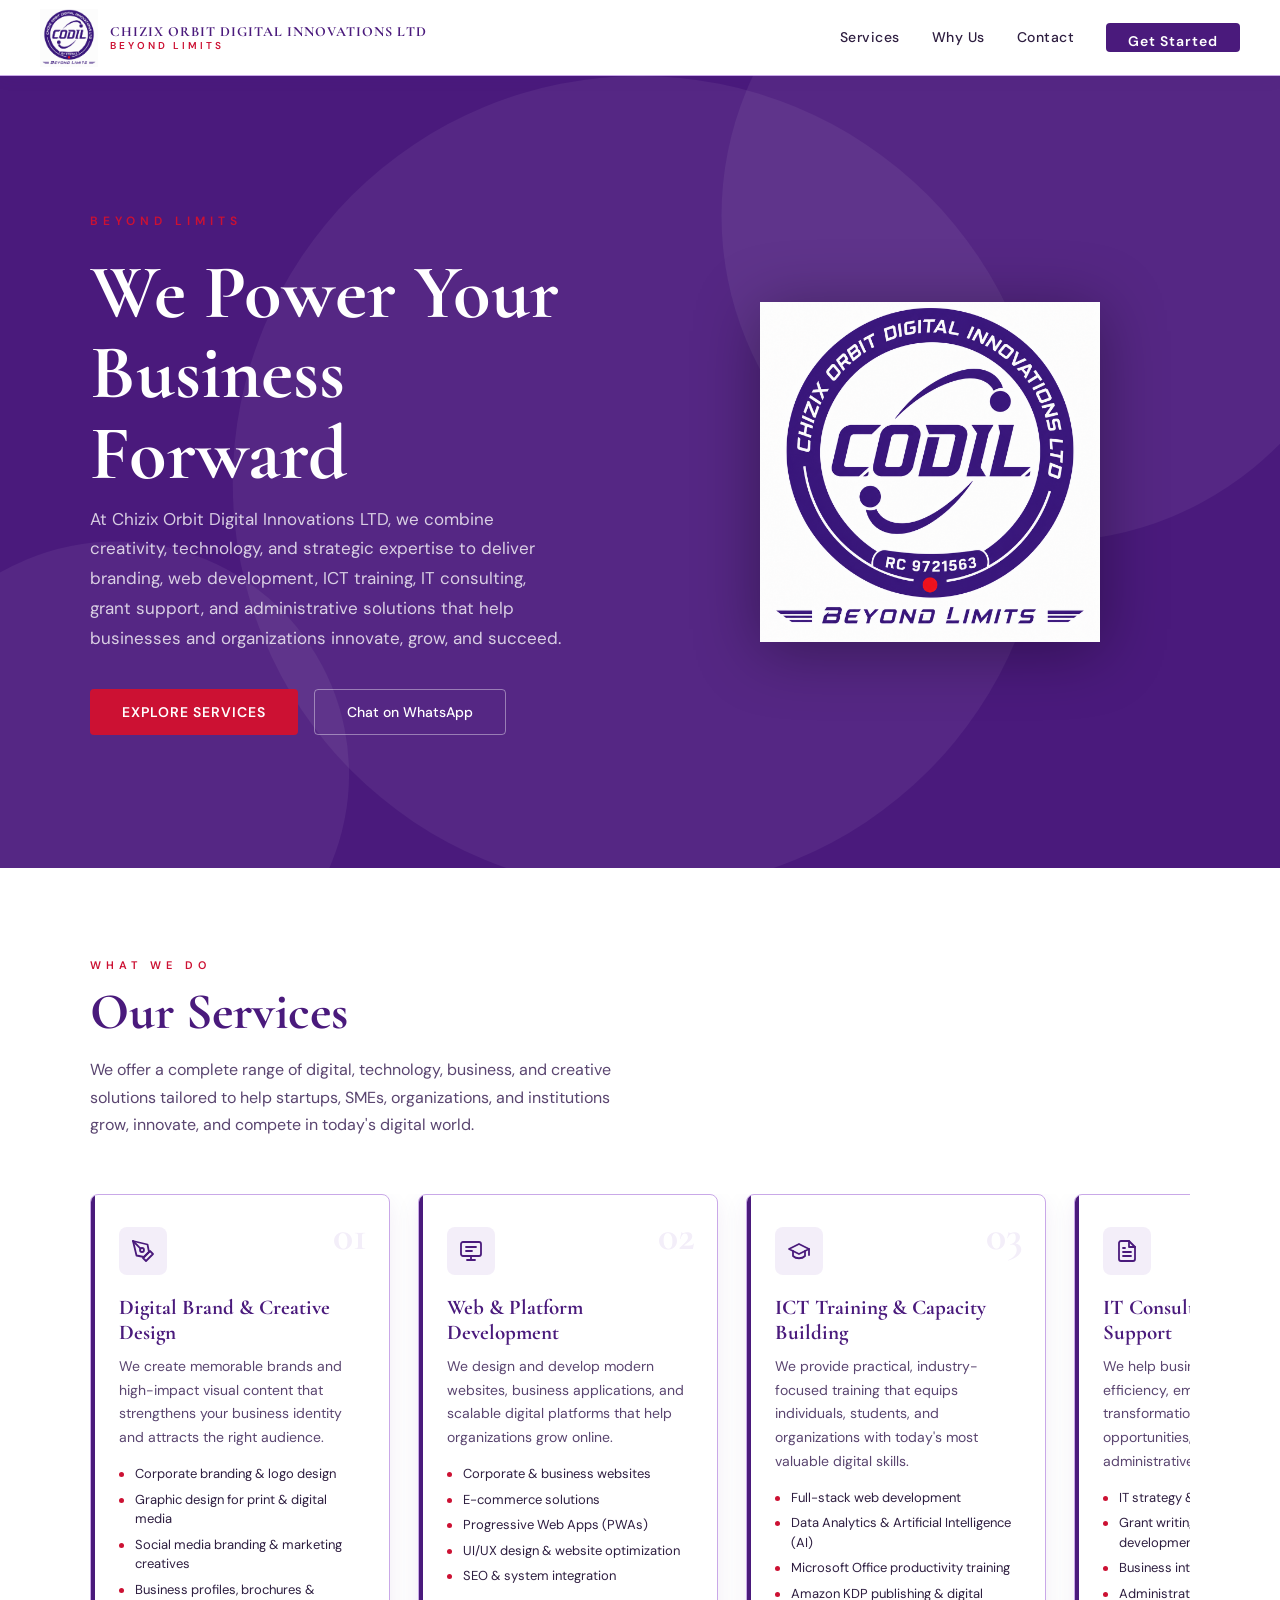
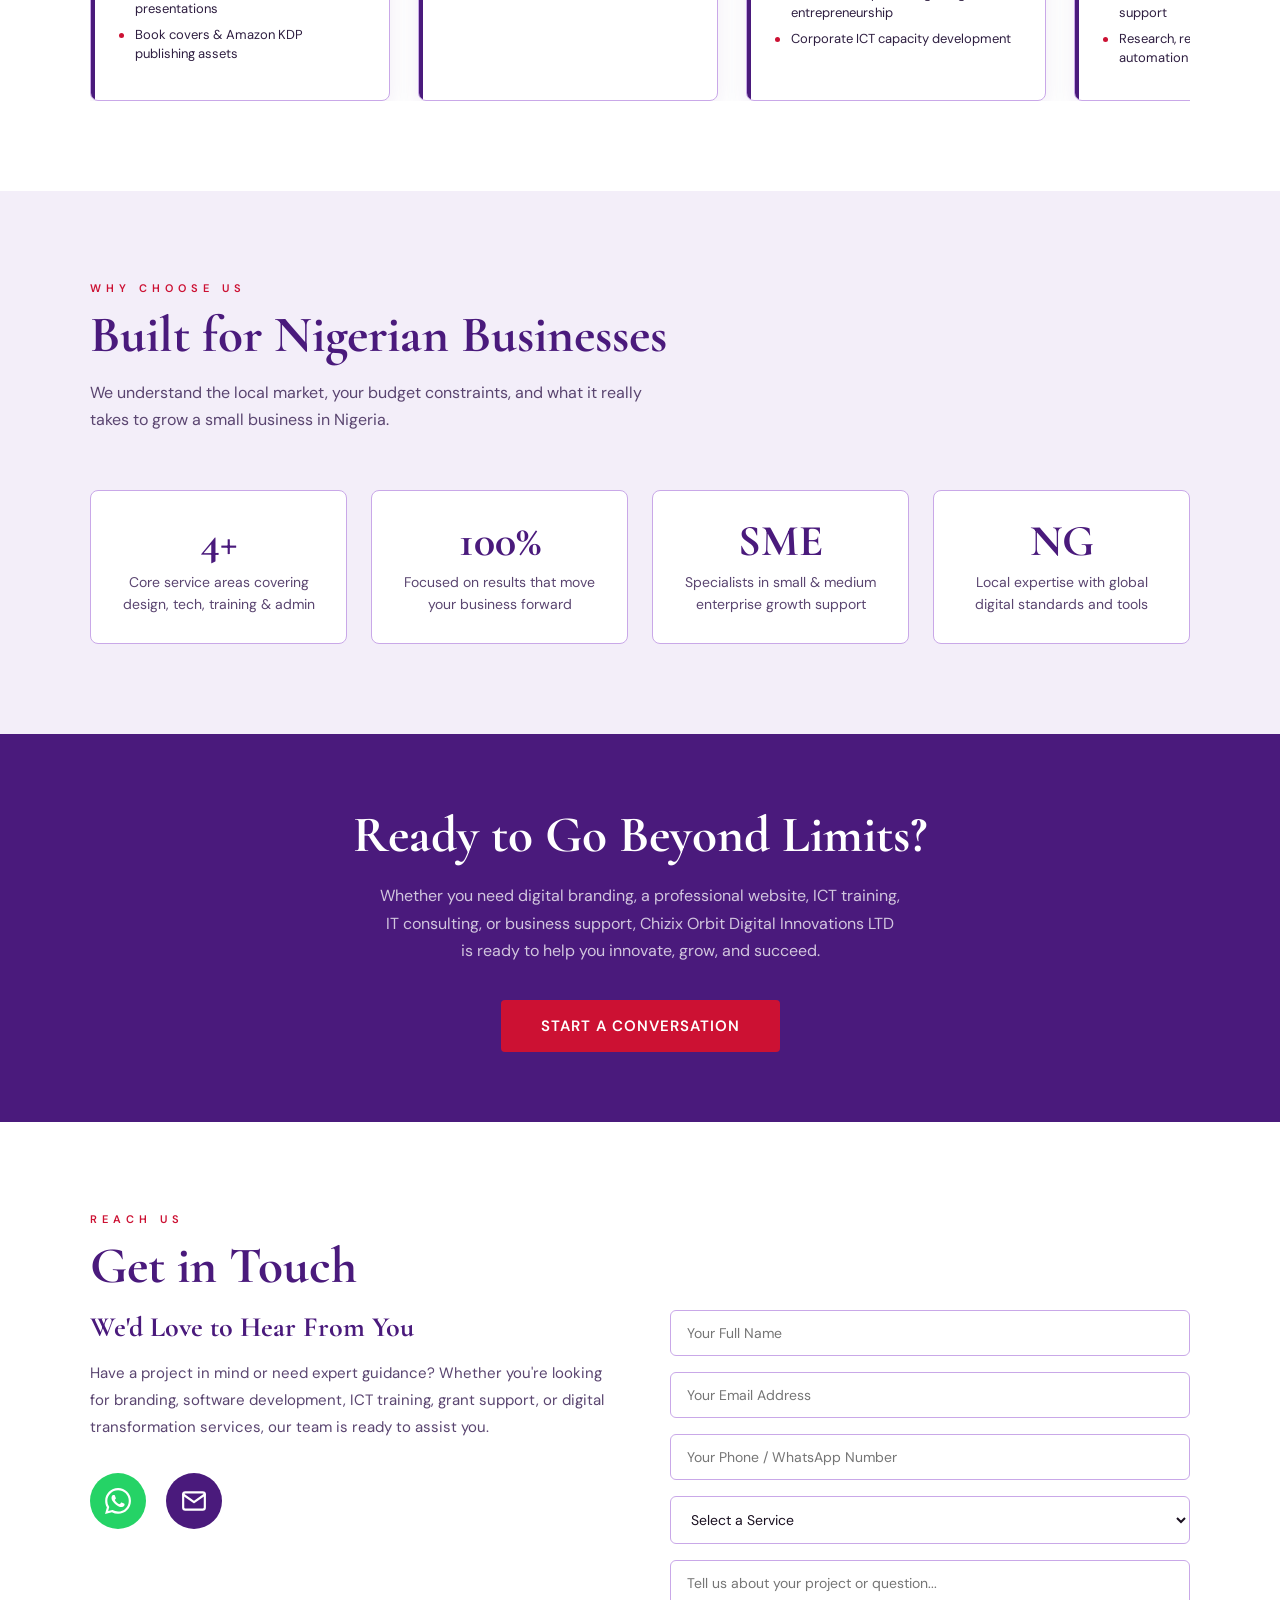
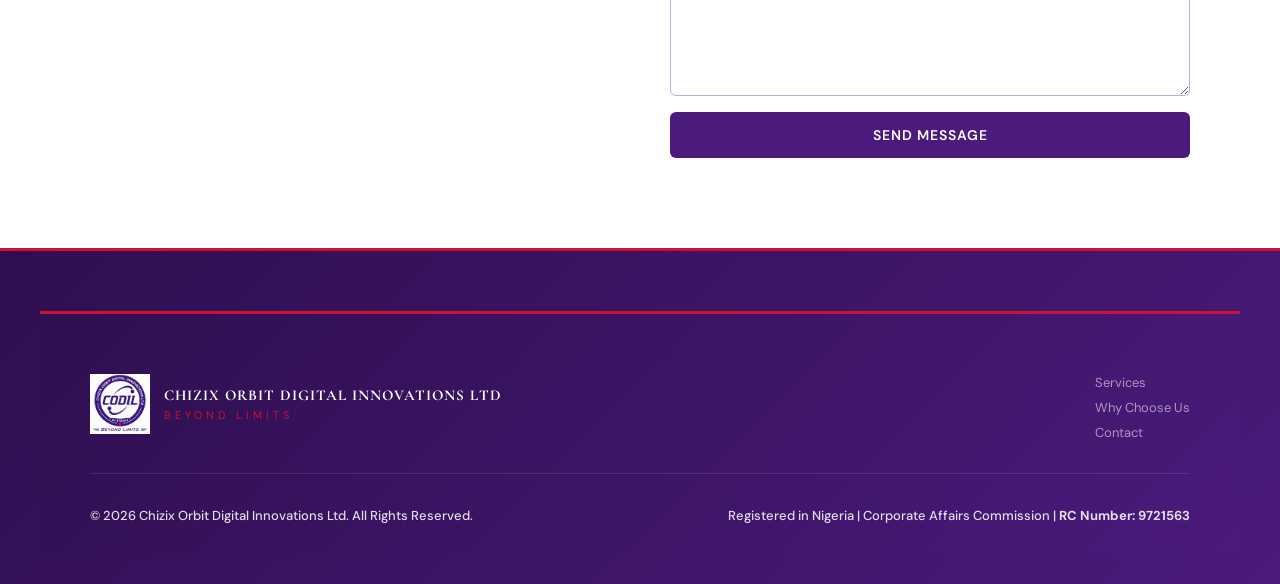
==== index.html @ 4ce6405a "Update index.html" ====
<!DOCTYPE html>
<html lang="en">
<head>
<meta charset="UTF-8"/>
<meta name="viewport" content="width=device-width, initial-scale=1.0"/>
<title>CHIZIX ORBIT DIGITAL INNOVATIONS LTD — Beyond Limits</title>
<link href="https://fonts.googleapis.com/css2?family=Cormorant+Garamond:wght@400;600;700&family=DM+Sans:wght@300;400;500;600&display=swap" rel="stylesheet"/>
<style>
  :root {
    --white: #FFFFFF;
    --purple: #4A1A7C;
    --purple-mid: #6B2FA0;
    --purple-light: #F3EEF9;
    --purple-border: #C9A8E8;
    --black: #1A1020;
    --black-soft: #2E1E40;
    --red: #CC1133;
    --font-display: 'Cormorant Garamond', serif;
    --font-body: 'DM Sans', sans-serif;
  }
  *, *::before, *::after { box-sizing: border-box; margin: 0; padding: 0; }
  html { scroll-behavior: smooth; }
  body { font-family: var(--font-body); background: var(--white); color: var(--black); overflow-x: hidden; }

  /* NAV */
  nav {
    position: sticky; top: 0; z-index: 100;
    background: var(--white);
    border-bottom: 1.5px solid var(--purple-border);
    display: flex; align-items: center; justify-content: space-between;
    padding: 0 40px; height: 76px;
    box-shadow: 0 2px 16px rgba(74,26,124,0.07);
  }
  .nav-logo { display: flex; align-items: center; gap: 12px; text-decoration: none; }
  .nav-logo img { width: 58px; height: 58px; object-fit: contain; flex-shrink: 0; }
  .nav-logo-text { display: flex; flex-direction: column; line-height: 1.15; }
  .nav-logo-text .name {
    font-family: var(--font-display); font-size: 14px; font-weight: 700;
    color: var(--purple); letter-spacing: 1px; text-transform: uppercase;
  }
  .nav-logo-text .slogan {
    font-size: 10px; font-weight: 600; color: var(--red);
    letter-spacing: 3px; text-transform: uppercase;
  }
  .nav-links { display: flex; align-items: center; gap: 32px; }
  .nav-links a {
    font-size: 14px; font-weight: 500; color: var(--black-soft);
    text-decoration: none; letter-spacing: 0.5px;
    position: relative; padding-bottom: 2px; transition: color 0.2s;
  }
  .nav-links a::after {
    content: ''; position: absolute; bottom: 0; left: 0;
    width: 0; height: 1.5px; background: var(--red); transition: width 0.25s;
  }
  .nav-links a:hover { color: var(--purple); }
  .nav-links a:hover::after { width: 100%; }
  .nav-cta {
    background: var(--purple); color: var(--white) !important;
    padding: 9px 22px; border-radius: 4px;
    font-weight: 600 !important; letter-spacing: 1px !important;
  }
  .nav-cta::after { display: none !important; }
  .nav-cta:hover { background: var(--purple-mid) !important; }

  /* HERO */
  .hero {
    background: var(--purple); min-height: 88vh;
    display: flex; align-items: center;
    position: relative; overflow: hidden; padding: 80px 40px;
  }
  .hero-bg-circles { position: absolute; inset: 0; pointer-events: none; }
  .hero-bg-circles circle { opacity: 0.06; }
  .hero-inner {
    max-width: 1100px; margin: 0 auto;
    display: grid; grid-template-columns: 1fr 1fr;
    gap: 60px; align-items: center; position: relative; z-index: 1;
  }
  .hero-text h1 {
    font-family: var(--font-display);
    font-size: clamp(42px, 6vw, 78px);
    font-weight: 700; line-height: 1.05; color: var(--white); margin-bottom: 10px;
  }
  .hero-text .slogan-tag {
    display: inline-block; font-size: 12px; font-weight: 600;
    letter-spacing: 5px; text-transform: uppercase;
    color: var(--red); margin-bottom: 24px;
  }
  .hero-text p {
    font-size: 17px; line-height: 1.75;
    color: rgba(255,255,255,0.78); max-width: 480px; margin-bottom: 36px;
  }
  .hero-btns { display: flex; gap: 16px; flex-wrap: wrap; }
  .btn-primary {
    background: var(--red); color: var(--white);
    padding: 14px 32px; border-radius: 4px;
    font-size: 14px; font-weight: 600; letter-spacing: 1px;
    text-decoration: none; text-transform: uppercase;
    transition: background 0.2s, transform 0.15s; display: inline-block;
  }
  .btn-primary:hover { background: #a80d28; transform: translateY(-1px); }
  .btn-outline {
    background: transparent; color: var(--white);
    padding: 13px 32px; border-radius: 4px;
    border: 1.5px solid rgba(255,255,255,0.4);
    font-size: 14px; font-weight: 500; text-decoration: none;
    transition: border-color 0.2s, background 0.2s; display: inline-block;
  }
  .btn-outline:hover { border-color: var(--white); background: rgba(255,255,255,0.07); }
  .hero-logo-large { display: flex; justify-content: center; align-items: center; }
  .hero-logo-large img { width: 100%; max-width: 340px; height: auto; filter: drop-shadow(0 8px 32px rgba(0,0,0,0.35)); }

  /* SECTIONS */
  section { padding: 90px 40px; }
  .section-inner { max-width: 1100px; margin: 0 auto; }
  .section-label {
    font-size: 11px; font-weight: 600; letter-spacing: 5px;
    text-transform: uppercase; color: var(--red); margin-bottom: 12px; display: block;
  }
  .section-title {
    font-family: var(--font-display); font-size: clamp(32px, 4vw, 52px);
    font-weight: 700; line-height: 1.1; color: var(--purple); margin-bottom: 16px;
  }
  .section-sub {
    font-size: 16px; color: #5a4570; line-height: 1.7;
    max-width: 560px; margin-bottom: 56px;
  }

  /* SERVICES */
  #services { background: var(--white); }
  /* SERVICES CAROUSEL */

.services-carousel {
  overflow: hidden;
  width: 100%;
}

.services-track {
  display: flex;
  gap: 28px;
  width: max-content;
  animation: scrollServices 35s linear infinite;
}

.services-track:hover {
  animation-play-state: paused;
}

.service-card {
  width: 300px;
  min-width: 300px;
  background: var(--white);
  border: 1.5px solid var(--purple-border);
  border-radius: 12px;
  padding: 32px 28px;
  position: relative;
  overflow: hidden;
  box-shadow: 0 8px 25px rgba(74,26,124,0.08);
  transition: transform 0.3s ease;
}

.service-card:hover {
  transform: translateY(-8px);
}


@keyframes scrollServices {
  from {
    transform: translateX(0);
  }

  to {
    transform: translateX(-50%);
  }
}
  .service-card {
    background: var(--white); border: 1.5px solid var(--purple-border);
    border-radius: 8px; padding: 32px 28px;
    transition: box-shadow 0.25s, transform 0.2s, border-color 0.2s;
    position: relative; overflow: hidden;
  }
  .service-card::before {
    content: ''; position: absolute; top: 0; left: 0;
    width: 4px; height: 100%; background: var(--purple); transition: background 0.2s;
  }
  .service-card:hover { box-shadow: 0 8px 32px rgba(74,26,124,0.13); transform: translateY(-3px); border-color: var(--purple); }
  .service-card:hover::before { background: var(--red); }
  .service-icon {
    width: 48px; height: 48px; border-radius: 8px; background: var(--purple-light);
    display: flex; align-items: center; justify-content: center; margin-bottom: 20px;
  }
  .service-icon svg { width: 24px; height: 24px; stroke: var(--purple); fill: none; stroke-width: 1.8; stroke-linecap: round; stroke-linejoin: round; }
  .service-num {
    position: absolute; top: 20px; right: 22px;
    font-family: var(--font-display); font-size: 42px; font-weight: 700;
    color: var(--purple-light); line-height: 1;
  }
  .service-card h3 { font-family: var(--font-display); font-size: 21px; font-weight: 700; color: var(--purple); margin-bottom: 10px; }
  .service-card p { font-size: 14px; color: #5a4570; line-height: 1.7; margin-bottom: 14px; }
  .service-list { list-style: none; padding: 0; display: flex; flex-direction: column; gap: 6px; }
  .service-list li { font-size: 13px; color: var(--black-soft); padding-left: 16px; position: relative; line-height: 1.5; }
  .service-list li::before { content: ''; position: absolute; left: 0; top: 8px; width: 5px; height: 5px; border-radius: 50%; background: var(--red); }

  /* WHY US */
  #why { background: var(--purple-light); }
  .why-grid { display: grid; grid-template-columns: repeat(auto-fit, minmax(200px, 1fr)); gap: 24px; margin-top: 40px; }
  .why-card { background: var(--white); border-radius: 8px; padding: 28px 24px; border: 1px solid var(--purple-border); text-align: center; }
  .why-card .big { font-family: var(--font-display); font-size: 44px; font-weight: 700; color: var(--purple); line-height: 1; margin-bottom: 8px; }
  .why-card p { font-size: 14px; color: #5a4570; line-height: 1.6; }

  /* CTA BAND */
  .cta-band { background: var(--purple); padding: 70px 40px; text-align: center; }
  .cta-band h2 { font-family: var(--font-display); font-size: clamp(28px, 4vw, 52px); font-weight: 700; color: var(--white); margin-bottom: 16px; }
  .cta-band p { font-size: 16px; color: rgba(255,255,255,0.75); max-width: 520px; margin: 0 auto 36px; line-height: 1.7; }
  .cta-band .btn-primary { font-size: 15px; padding: 16px 40px; }

  /* CONTACT */
  #contact { background: var(--white); }
  .contact-grid { display: grid; grid-template-columns: 1fr 1fr; gap: 60px; align-items: start; }
  .contact-info h3 { font-family: var(--font-display); font-size: 28px; font-weight: 700; color: var(--purple); margin-bottom: 16px; }
  .contact-info p { font-size: 15px; color: #5a4570; line-height: 1.8; margin-bottom: 32px; }
  .contact-channels { display: flex; flex-direction: row; gap: 20px; align-items: center; }
  .contact-icon-btn {
    width: 56px; height: 56px; border-radius: 50%;
    display: flex; align-items: center; justify-content: center;
    text-decoration: none; transition: transform 0.2s, box-shadow 0.2s;
    flex-shrink: 0;
  }
  .contact-icon-btn:hover { transform: scale(1.12); box-shadow: 0 4px 20px rgba(0,0,0,0.18); }
  .contact-icon-btn.whatsapp { background: #25D366; }
  .contact-icon-btn.email { background: var(--purple); }
  .contact-icon-btn svg { width: 26px; height: 26px; }

  /* FORM */
  .contact-form { display: flex; flex-direction: column; gap: 16px; }
  .contact-form input,
  .contact-form textarea,
  .contact-form select {
    width: 100%; font-family: var(--font-body); font-size: 14px; color: var(--black);
    background: var(--white); border: 1.5px solid var(--purple-border);
    border-radius: 6px; padding: 13px 16px; outline: none; transition: border-color 0.2s; resize: vertical;
  }
  .contact-form input:focus,
  .contact-form textarea:focus,
  .contact-form select:focus { border-color: var(--purple); }
  .contact-form textarea { min-height: 120px; }
  .contact-form button {
    background: var(--purple); color: var(--white); border: none; border-radius: 6px;
    padding: 14px; font-family: var(--font-body); font-size: 14px; font-weight: 600;
    letter-spacing: 1px; text-transform: uppercase; cursor: pointer;
    transition: background 0.2s, transform 0.15s;
  }
  .contact-form button:hover { background: var(--purple-mid); transform: translateY(-1px); }

 /* FOOTER */
footer {
  background: linear-gradient(135deg, #2E0F4F 0%, #4A1A7C 100%);
  padding: 60px 40px 30px;
  color: rgba(255,255,255,0.88);
  border-top: 3px solid var(--red);
}
  .footer-inner {
    max-width: 1100px; margin: 0 auto;
    display: flex; justify-content: space-between; align-items: flex-start; gap: 40px; flex-wrap: wrap;
    padding-bottom: 32px; border-bottom: 1px solid rgba(255,255,255,0.1);
  }
  .footer-brand-wrap { display: flex; align-items: center; gap: 14px; }
  .footer-brand-wrap img { width: 60px; height: 60px; object-fit: contain; }
  .footer-brand .name { font-family: var(--font-display); font-size: 15px; font-weight: 700; color: var(--white); letter-spacing: 1px; margin-bottom: 4px; }
  .footer-brand .slogan { font-size: 11px; letter-spacing: 4px; color: var(--red); text-transform: uppercase; }
  .footer-links { display: flex; flex-direction: column; gap: 8px; }
  .footer-links a { font-size: 13px; color: rgba(255,255,255,0.55); text-decoration: none; transition: color 0.2s; }
  .footer-links a:hover { color: var(--white); }
 .footer-bottom {
  max-width: 1100px;
  margin: 25px auto 0;
  padding-top: 8px;
  display: flex;
  justify-content: space-between;
  align-items: center;
  flex-wrap: wrap;
  gap: 12px;

  font-size: 13px;
  font-weight: 500;
  color: rgba(255,255,255,0.85);
}
 .footer-bottom span.red {
  color: #ff5b7f;
  font-weight: 700;
}

  /* MOBILE */
  .hamburger { display: none; flex-direction: column; gap: 5px; cursor: pointer; padding: 4px; }
  .hamburger span { width: 24px; height: 2px; background: var(--purple); border-radius: 2px; transition: 0.3s; }
  @media (max-width: 768px) {
    .services-carousel {
  overflow-x: auto;
  scroll-behavior: smooth;
}

.services-carousel::-webkit-scrollbar {
  display: none;
}

.services-track {
  animation: none;
}
    nav { padding: 0 20px; }
    .nav-links { display: none; flex-direction: column; position: absolute; top: 76px; left: 0; right: 0; background: var(--white); border-bottom: 1.5px solid var(--purple-border); padding: 20px; gap: 16px; }
    .nav-links.open { display: flex; }
    .hamburger { display: flex; }
    .hero-inner { grid-template-columns: 1fr; }
    .hero-logo-large { display: none; }
    .contact-grid { grid-template-columns: 1fr; }
    section { padding: 60px 20px; }
    .hero { padding: 60px 20px; }
  </style>
</head>

<body>

<nav>
  <a href="#" class="nav-logo">
    <img src="logo.png"
         alt="Chizix Orbit Digital Innovations LTD Logo">

    <div class="nav-logo-text">
      <span class="name">CHIZIX ORBIT DIGITAL INNOVATIONS LTD</span>
      <span class="slogan">Beyond Limits</span>
    </div>
  </a>
  <div class="nav-links" id="navLinks">
    <a href="#services">Services</a>
    <a href="#why">Why Us</a>
    <a href="#contact">Contact</a>
    <a href="https://wa.me/2348082830468?text=Welcome+to+Chizix+Orbit+Digital+Innovations+LTD.+Please%2C+how+may+we+help+you%3F" target="_blank" class="nav-cta">Get Started</a>
  </div>
  <div class="hamburger" id="hamburger" onclick="document.getElementById('navLinks').classList.toggle('open')">
    <span></span><span></span><span></span>
  </div>
</nav>

<!-- HERO -->
<section class="hero">
  <svg class="hero-bg-circles" viewBox="0 0 1100 700" preserveAspectRatio="xMidYMid slice" xmlns="http://www.w3.org/2000/svg">
    <circle cx="900" cy="120" r="280" fill="#FFFFFF"/>
    <circle cx="100" cy="600" r="200" fill="#FFFFFF"/>
    <circle cx="550" cy="350" r="350" fill="#FFFFFF"/>
  </svg>
  <div class="hero-inner">
    <div class="hero-text">
      <span class="slogan-tag">Beyond Limits</span>
      <h1>We Power Your Business Forward</h1>
     <p>At Chizix Orbit Digital Innovations LTD, we combine creativity, technology, and strategic expertise to deliver branding, web development, ICT training, IT consulting, grant support, and administrative solutions that help businesses and organizations innovate, grow, and succeed.</p>
      <div class="hero-btns">
        <a href="#services" class="btn-primary">Explore Services</a>
        <a href="https://wa.me/2348082830468?text=Welcome+to+Chizix+Orbit+Digital+Innovations+LTD.+Please%2C+how+may+we+help+you%3F" target="_blank" class="btn-outline">Chat on WhatsApp</a>
      </div>
    </div>
    <div class="hero-logo-large">
      <img src="logo.png" alt="Chizix Orbit Digital Innovations Logo">
  </div>
  </div>
</section>

<!-- SERVICES -->
<section id="services">
  <div class="section-inner">

    <span class="section-label">What We Do</span>
    <h2 class="section-title">Our Services</h2>

    <p class="section-sub">
  We offer a complete range of digital, technology, business, and creative solutions tailored to help startups, SMEs, organizations, and institutions grow, innovate, and compete in today's digital world.
</p>

    <div class="services-carousel">
      <div class="services-track">

        <!-- Card 01 -->
        <div class="service-card">
          <span class="service-num">01</span>

          <div class="service-icon">
            <svg viewBox="0 0 24 24">
              <path d="M12 19l7-7 3 3-7 7-3-3z"/>
              <path d="M18 13l-1.5-7.5L2 2l3.5 14.5L13 18l5-5z"/>
              <path d="M2 2l7.586 7.586"/>
              <circle cx="11" cy="11" r="2"/>
            </svg>
          </div>

          <h3>Digital Brand &amp; Creative Design</h3>

          <p>
            We create memorable brands and high-impact visual content that strengthens your business identity and attracts the right audience.
          </p>

          <ul class="service-list">
            <li>Corporate branding &amp; logo design</li>
            <li>Graphic design for print &amp; digital media</li>
            <li>Social media branding &amp; marketing creatives</li>
            <li>Business profiles, brochures &amp; presentations</li>
            <li>Book covers &amp; Amazon KDP publishing assets</li>
          </ul>
        </div>

        <!-- Card 02 -->
        <div class="service-card">
          <span class="service-num">02</span>

          <div class="service-icon">
            <svg viewBox="0 0 24 24">
              <rect x="2" y="3" width="20" height="14" rx="2"/>
              <path d="M8 21h8M12 17v4"/>
              <path d="M7 8h10M7 12h6"/>
            </svg>
          </div>

          <h3>Web &amp; Platform Development</h3>

          <p>
            We design and develop modern websites, business applications, and scalable digital platforms that help organizations grow online.
          </p>

          <ul class="service-list">
            <li>Corporate &amp; business websites</li>
            <li>E-commerce solutions</li>
            <li>Progressive Web Apps (PWAs)</li>
            <li>UI/UX design &amp; website optimization</li>
            <li>SEO &amp; system integration</li>
          </ul>
        </div>

        <!-- Card 03 -->
        <div class="service-card">
          <span class="service-num">03</span>

          <div class="service-icon">
            <svg viewBox="0 0 24 24">
              <path d="M22 10v6"/>
              <path d="M2 10l10-5 10 5-10 5-10-5z"/>
              <path d="M6 12v5c3 3 9 3 12 0v-5"/>
            </svg>
          </div>

          <h3>ICT Training &amp; Capacity Building</h3>

          <p>
            We provide practical, industry-focused training that equips individuals, students, and organizations with today's most valuable digital skills.
          </p>

          <ul class="service-list">
            <li>Full-stack web development</li>
            <li>Data Analytics &amp; Artificial Intelligence (AI)</li>
            <li>Microsoft Office productivity training</li>
            <li>Amazon KDP publishing &amp; digital entrepreneurship</li>
            <li>Corporate ICT capacity development</li>
          </ul>
        </div>

        <!-- Card 04 -->
        <div class="service-card">
          <span class="service-num">04</span>

          <div class="service-icon">
            <svg viewBox="0 0 24 24">
              <path d="M14 2H6a2 2 0 0 0-2 2v16a2 2 0 0 0 2 2h12a2 2 0 0 0 2-2V8z"/>
              <path d="M14 2v6h6"/>
              <path d="M16 13H8"/>
              <path d="M16 17H8"/>
              <path d="M10 9H8"/>
            </svg>
          </div>

          <h3>IT Consulting &amp; Business Support</h3>

          <p>
            We help businesses improve efficiency, embrace digital transformation, secure funding opportunities, and streamline administrative operations.
          </p>

          <ul class="service-list">
            <li>IT strategy &amp; digital transformation</li>
            <li>Grant writing &amp; proposal development</li>
            <li>Business intelligence &amp; data analysis</li>
            <li>Administrative &amp; documentation support</li>
            <li>Research, reporting &amp; process automation</li>
          </ul>
        </div>

      </div>
    </div>

  </div>
</section>

<!-- WHY US -->
<section id="why">
  <div class="section-inner">
    <span class="section-label">Why Choose Us</span>
    <h2 class="section-title">Built for Nigerian Businesses</h2>
    <p class="section-sub">We understand the local market, your budget constraints, and what it really takes to grow a small business in Nigeria.</p>
    <div class="why-grid">
      <div class="why-card">
        <div class="big">4+</div>
        <p>Core service areas covering design, tech, training &amp; admin</p>
      </div>
      <div class="why-card">
        <div class="big">100%</div>
        <p>Focused on results that move your business forward</p>
      </div>
      <div class="why-card">
        <div class="big">SME</div>
        <p>Specialists in small &amp; medium enterprise growth support</p>
      </div>
      <div class="why-card">
        <div class="big">NG</div>
        <p>Local expertise with global digital standards and tools</p>
      </div>
    </div>
  </div>
</section>

<!-- CTA BAND -->
<div class="cta-band">
  <h2>Ready to Go Beyond Limits?</h2>
  <p>Whether you need digital branding, a professional website, ICT training, IT consulting, or business support, Chizix Orbit Digital Innovations LTD is ready to help you innovate, grow, and succeed.</p>

  <a href="https://wa.me/2348082830468?text=Hello%20Chizix%20Orbit%20Digital%20Innovations%20LTD.%20I%20would%20like%20to%20make%20an%20enquiry."
     target="_blank"
     class="btn-primary">
    Start a Conversation
  </a>
</div>

<!-- CONTACT -->
<section id="contact">
  <div class="section-inner">

    <span class="section-label">Reach Us</span>
    <h2 class="section-title">Get in Touch</h2>

    <div class="contact-grid">

      <div class="contact-info">

        <h3>We'd Love to Hear From You</h3>

        <p>
          Have a project in mind or need expert guidance? Whether you're looking for branding, software development, ICT training, grant support, or digital transformation services, our team is ready to assist you.
        </p>

        <div class="contact-channels">

          <!-- WhatsApp -->
          <a href="https://wa.me/2348082830468?text=Hello%20Chizix%20Orbit%20Digital%20Innovations%20LTD.%20I%20would%20like%20to%20make%20an%20enquiry."
             target="_blank"
             class="contact-icon-btn whatsapp"
             title="Chat on WhatsApp"
             aria-label="Chat on WhatsApp">

            <svg viewBox="0 0 24 24" fill="#FFFFFF" xmlns="http://www.w3.org/2000/svg">
              <path d="M17.472 14.382c-.297-.149-1.758-.867-2.03-.967-.273-.099-.471-.148-.67.15-.197.297-.767.966-.94 1.164-.173.199-.347.223-.644.075-.297-.15-1.255-.463-2.39-1.475-.883-.788-1.48-1.761-1.653-2.059-.173-.297-.018-.458.13-.606.134-.133.298-.347.446-.52.149-.174.198-.298.298-.497.099-.198.05-.371-.025-.52-.075-.149-.669-1.612-.916-2.207-.242-.579-.487-.5-.669-.51-.173-.008-.371-.01-.57-.01-.198 0-.52.074-.792.372-.272.297-1.04 1.016-1.04 2.479 0 1.462 1.065 2.875 1.213 3.074.149.198 2.096 3.2 5.077 4.487.709.306 1.262.489 1.694.625.712.227 1.36.195 1.871.118.571-.085 1.758-.719 2.006-1.413.248-.694.248-1.289.173-1.413-.074-.124-.272-.198-.57-.347m-5.421 7.403h-.004a9.87 9.87 0 01-5.031-1.378l-.361-.214-3.741.982.998-3.648-.235-.374a9.86 9.86 0 01-1.51-5.26c.001-5.45 4.436-9.884 9.888-9.884 2.64 0 5.122 1.03 6.988 2.898a9.825 9.825 0 012.893 6.994c-.003 5.45-4.437 9.884-9.885 9.884m8.413-18.297A11.815 11.815 0 0012.05 0C5.495 0 .16 5.335.157 11.892c0 2.096.547 4.142 1.588 5.945L.057 24l6.305-1.654a11.882 11.882 0 005.683 1.448h.005c6.554 0 11.89-5.335 11.893-11.893a11.821 11.821 0 00-3.48-8.413z"/>
            </svg>
          </a>
          <!-- Email icon only -->
          <a href="mailto:info@chizixorbit.com.ng"
             class="contact-icon-btn email" title="Send us an Email" aria-label="Send us an Email">
            <svg viewBox="0 0 24 24" fill="none" stroke="#FFFFFF" stroke-width="2" stroke-linecap="round" stroke-linejoin="round">
              <path d="M4 4h16c1.1 0 2 .9 2 2v12c0 1.1-.9 2-2 2H4c-1.1 0-2-.9-2-2V6c0-1.1.9-2 2-2z"/>
              <polyline points="22,6 12,13 2,6"/>
            </svg>
          </a>
        </div>
      </div>

            <!-- Contact Form -->
      <div>
        <form class="contact-form"
      action="https://formsubmit.co/info@chizixorbit.com.ng"
      method="POST">

  <input type="text"
         name="name"
         placeholder="Your Full Name"
         required>

  <input type="email"
         name="email"
         placeholder="Your Email Address"
         required>

  <input type="tel"
         name="phone"
         placeholder="Your Phone / WhatsApp Number">

  <select name="service" required>
            <option value="" selected disabled>Select a Service</option>
            <option value="branding">Digital Brand &amp; Creative Design</option>
            <option value="web">Web &amp; Platform Development</option>
            <option value="pwa">Progressive Web App (PWA) Development</option>
            <option value="ecommerce">E-commerce Solutions</option>
            <option value="training">ICT Training &amp; Capacity Building</option>
            <option value="ai">Data Analytics &amp; Artificial Intelligence</option>
            <option value="consulting">IT Consulting &amp; Digital Transformation</option>
            <option value="grant">Grant Writing &amp; Proposal Development</option>
            <option value="business">Business Intelligence &amp; Data Analysis</option>
            <option value="admin">Administrative &amp; Business Support</option>
            <option value="research">Research &amp; Process Automation</option>
            <option value="other">Other</option>
          </select>

          <textarea
  name="message"
  placeholder="Tell us about your project or question..."
  rows="6"
  required></textarea>

          <button type="submit">
  Send Message
</button>

<input type="hidden" name="_captcha" value="false">
<input type="hidden" name="_subject" value="New enquiry from Chizix Orbit Digital Innovations LTD">
<input type="hidden" name="_template" value="table">
<input type="hidden" name="_next" value="https://chizixorbit.com.ng/thankyou.html">

</form>
      </div>

    </div>
  </div>
</section>

<!-- FOOTER -->
<footer>

<!-- FOOTER -->
<footer>

  <div class="footer-inner">

    <div class="footer-brand-wrap">

     <img src="logo.png" alt="Chizix Orbit Digital Innovations Logo">

      <div class="footer-brand">

        <div class="name">
          CHIZIX ORBIT DIGITAL INNOVATIONS LTD
        </div>

        <div class="slogan">
          BEYOND LIMITS
        </div>

      </div>

    </div>


    <div class="footer-links">

      <a href="#services">Services</a>
      <a href="#why">Why Choose Us</a>
      <a href="#contact">Contact</a>

    </div>


  </div>


  <div class="footer-bottom">

    <span>
      © 2026 Chizix Orbit Digital Innovations Ltd. All Rights Reserved.
    </span>

    <span>
      Registered in Nigeria | Corporate Affairs Commission |
      <strong>RC Number: 9721563</strong>
    </span>

  </div>


</footer>


<script>
function handleSubmit(event) {
  event.preventDefault();
  alert("Thank you for contacting Chizix Orbit Digital Innovations Ltd. We will get back to you shortly.");
}
</script>


</body>
</html>
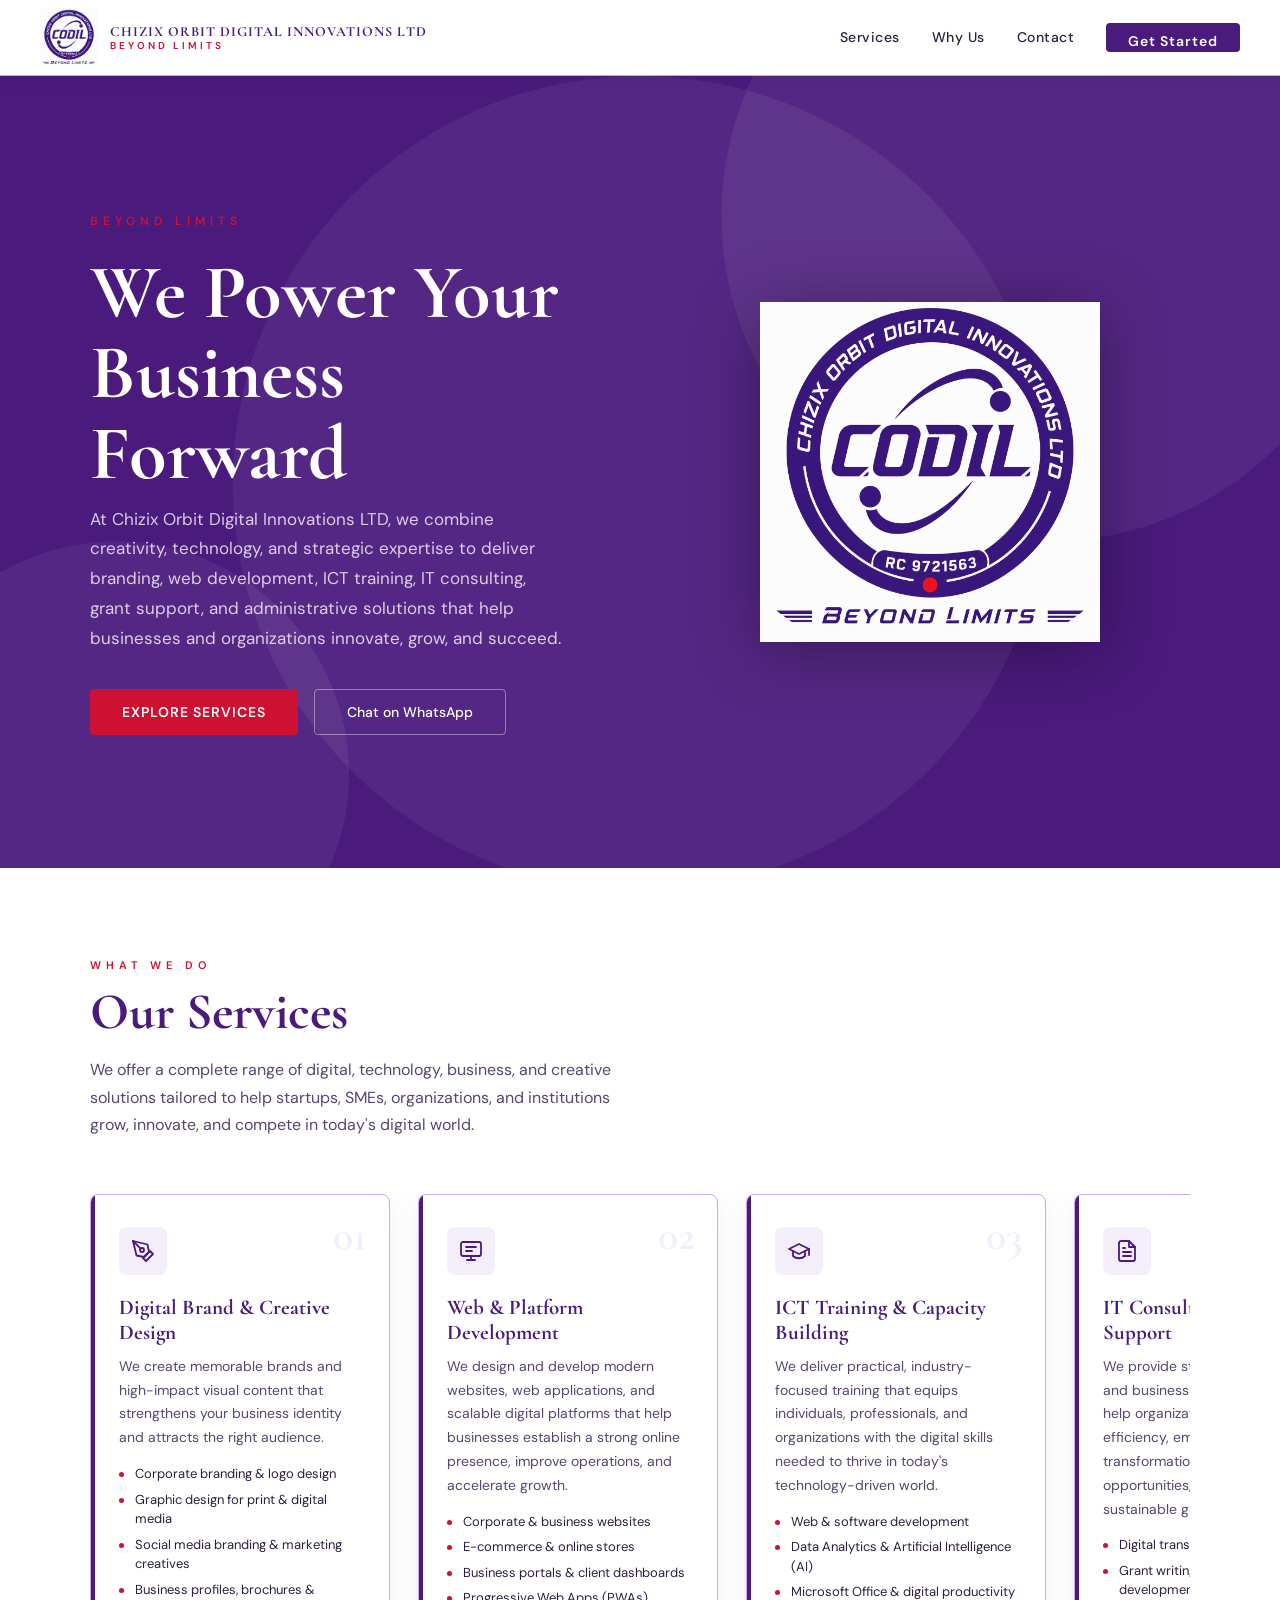
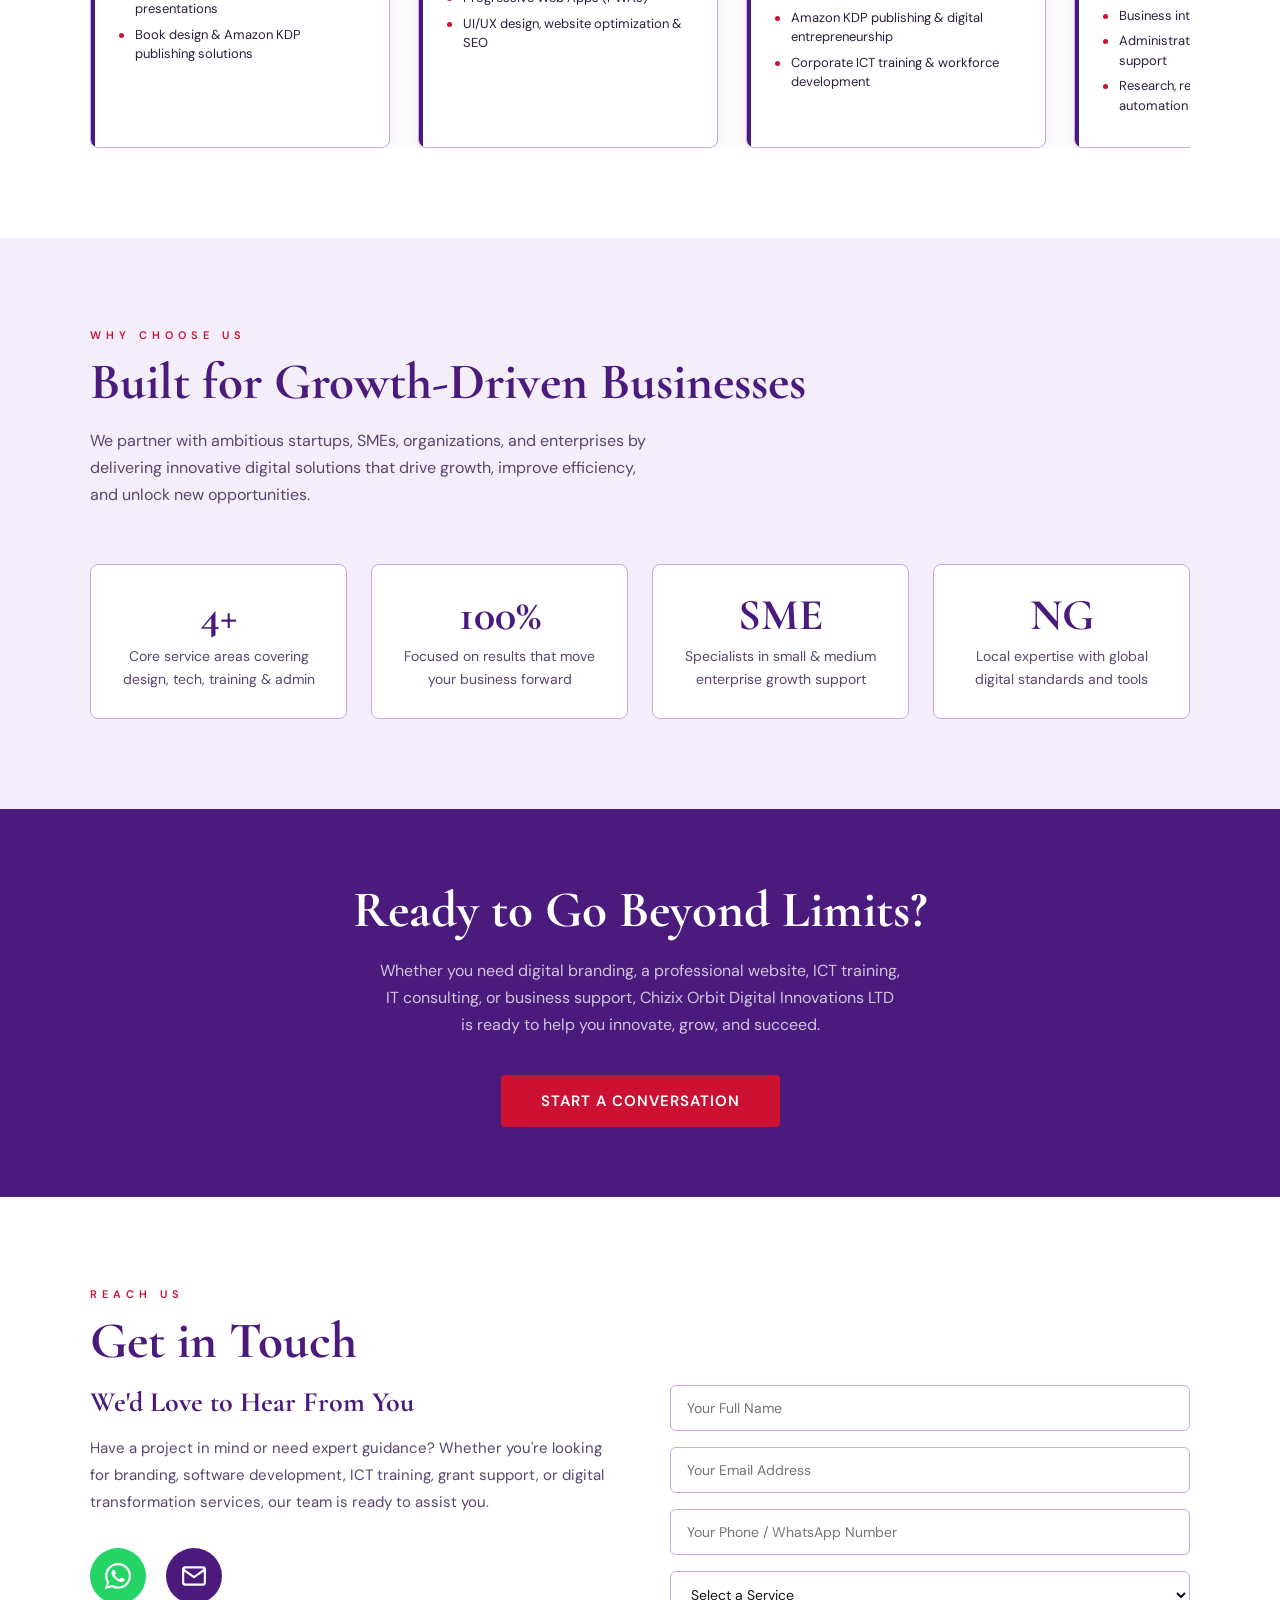
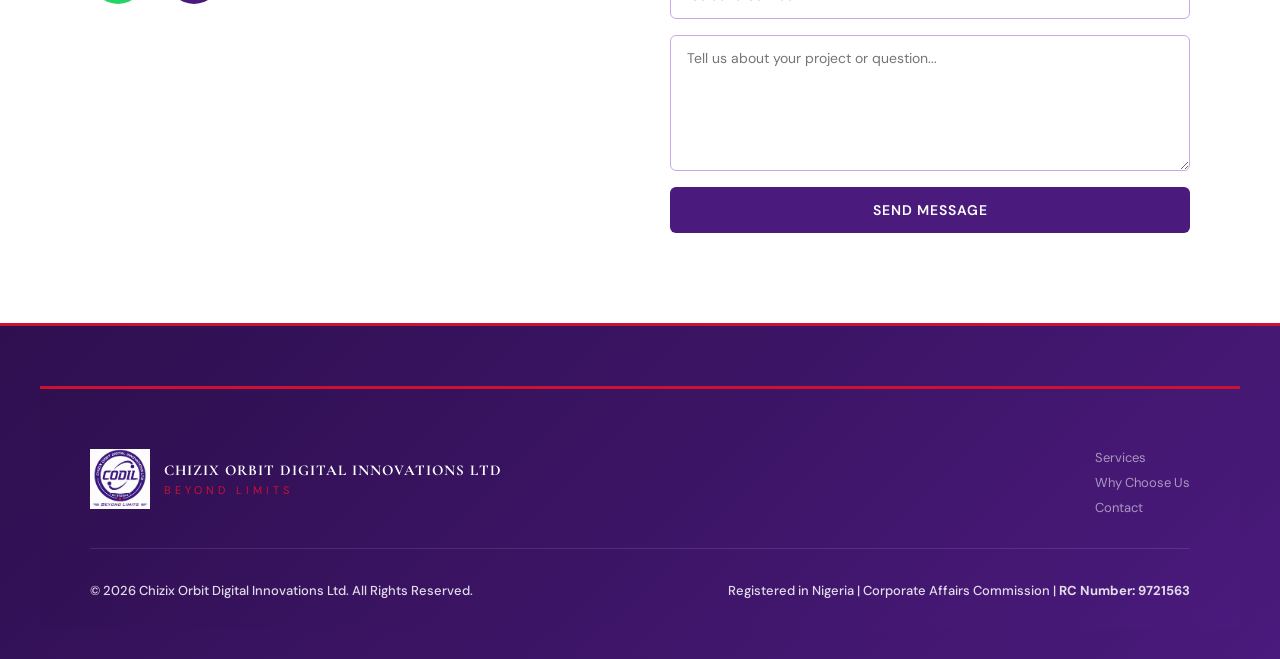
==== commit 7e516e1a: "Update index.html" ====
--- a/index.html
+++ b/index.html
@@ -3,7 +3,7 @@
 <head>
 <meta charset="UTF-8"/>
 <meta name="viewport" content="width=device-width, initial-scale=1.0"/>
-<title>CHIZIX ORBIT DIGITAL INNOVATIONS LTD — Beyond Limits</title>
+<title>Chizix Orbit Digital Innovations LTD | Digital Innovation & Software Development Company</title>
 <link href="https://fonts.googleapis.com/css2?family=Cormorant+Garamond:wght@400;600;700&family=DM+Sans:wght@300;400;500;600&display=swap" rel="stylesheet"/>
 <style>
   :root {
@@ -401,7 +401,7 @@
             <li>Graphic design for print &amp; digital media</li>
             <li>Social media branding &amp; marketing creatives</li>
             <li>Business profiles, brochures &amp; presentations</li>
-            <li>Book covers &amp; Amazon KDP publishing assets</li>
+            <li>Book design &amp; Amazon KDP publishing solutions</li>
           </ul>
         </div>
 
@@ -417,19 +417,19 @@
             </svg>
           </div>
 
-          <h3>Web &amp; Platform Development</h3>
-
-          <p>
-            We design and develop modern websites, business applications, and scalable digital platforms that help organizations grow online.
-          </p>
-
-          <ul class="service-list">
-            <li>Corporate &amp; business websites</li>
-            <li>E-commerce solutions</li>
-            <li>Progressive Web Apps (PWAs)</li>
-            <li>UI/UX design &amp; website optimization</li>
-            <li>SEO &amp; system integration</li>
-          </ul>
+         <h3>Web &amp; Platform Development</h3>
+
+<p>
+  We design and develop modern websites, web applications, and scalable digital platforms that help businesses establish a strong online presence, improve operations, and accelerate growth.
+</p>
+
+<ul class="service-list">
+  <li>Corporate &amp; business websites</li>
+  <li>E-commerce &amp; online stores</li>
+  <li>Business portals &amp; client dashboards</li>
+  <li>Progressive Web Apps (PWAs)</li>
+  <li>UI/UX design, website optimization &amp; SEO</li>
+</ul>
         </div>
 
         <!-- Card 03 -->
@@ -444,19 +444,19 @@
             </svg>
           </div>
 
-          <h3>ICT Training &amp; Capacity Building</h3>
-
-          <p>
-            We provide practical, industry-focused training that equips individuals, students, and organizations with today's most valuable digital skills.
-          </p>
-
-          <ul class="service-list">
-            <li>Full-stack web development</li>
-            <li>Data Analytics &amp; Artificial Intelligence (AI)</li>
-            <li>Microsoft Office productivity training</li>
-            <li>Amazon KDP publishing &amp; digital entrepreneurship</li>
-            <li>Corporate ICT capacity development</li>
-          </ul>
+         <h3>ICT Training &amp; Capacity Building</h3>
+
+<p>
+  We deliver practical, industry-focused training that equips individuals, professionals, and organizations with the digital skills needed to thrive in today's technology-driven world.
+</p>
+
+<ul class="service-list">
+  <li>Web &amp; software development</li>
+  <li>Data Analytics &amp; Artificial Intelligence (AI)</li>
+  <li>Microsoft Office &amp; digital productivity</li>
+  <li>Amazon KDP publishing &amp; digital entrepreneurship</li>
+  <li>Corporate ICT training &amp; workforce development</li>
+</ul>
         </div>
 
         <!-- Card 04 -->
@@ -475,17 +475,17 @@
 
           <h3>IT Consulting &amp; Business Support</h3>
 
-          <p>
-            We help businesses improve efficiency, embrace digital transformation, secure funding opportunities, and streamline administrative operations.
-          </p>
-
-          <ul class="service-list">
-            <li>IT strategy &amp; digital transformation</li>
-            <li>Grant writing &amp; proposal development</li>
-            <li>Business intelligence &amp; data analysis</li>
-            <li>Administrative &amp; documentation support</li>
-            <li>Research, reporting &amp; process automation</li>
-          </ul>
+<p>
+  We provide strategic IT consulting and business support services that help organizations improve efficiency, embrace digital transformation, secure funding opportunities, and achieve sustainable growth.
+</p>
+
+<ul class="service-list">
+  <li>Digital transformation &amp; IT strategy</li>
+  <li>Grant writing &amp; proposal development</li>
+  <li>Business intelligence &amp; data analytics</li>
+  <li>Administrative &amp; documentation support</li>
+  <li>Research, reporting &amp; process automation</li>
+</ul>
         </div>
 
       </div>
@@ -498,8 +498,8 @@
 <section id="why">
   <div class="section-inner">
     <span class="section-label">Why Choose Us</span>
-    <h2 class="section-title">Built for Nigerian Businesses</h2>
-    <p class="section-sub">We understand the local market, your budget constraints, and what it really takes to grow a small business in Nigeria.</p>
+    <h2 class="section-title">Built for Growth-Driven Businesses</h2>
+    <p class="section-sub">We partner with ambitious startups, SMEs, organizations, and enterprises by delivering innovative digital solutions that drive growth, improve efficiency, and unlock new opportunities.</p>
     <div class="why-grid">
       <div class="why-card">
         <div class="big">4+</div>
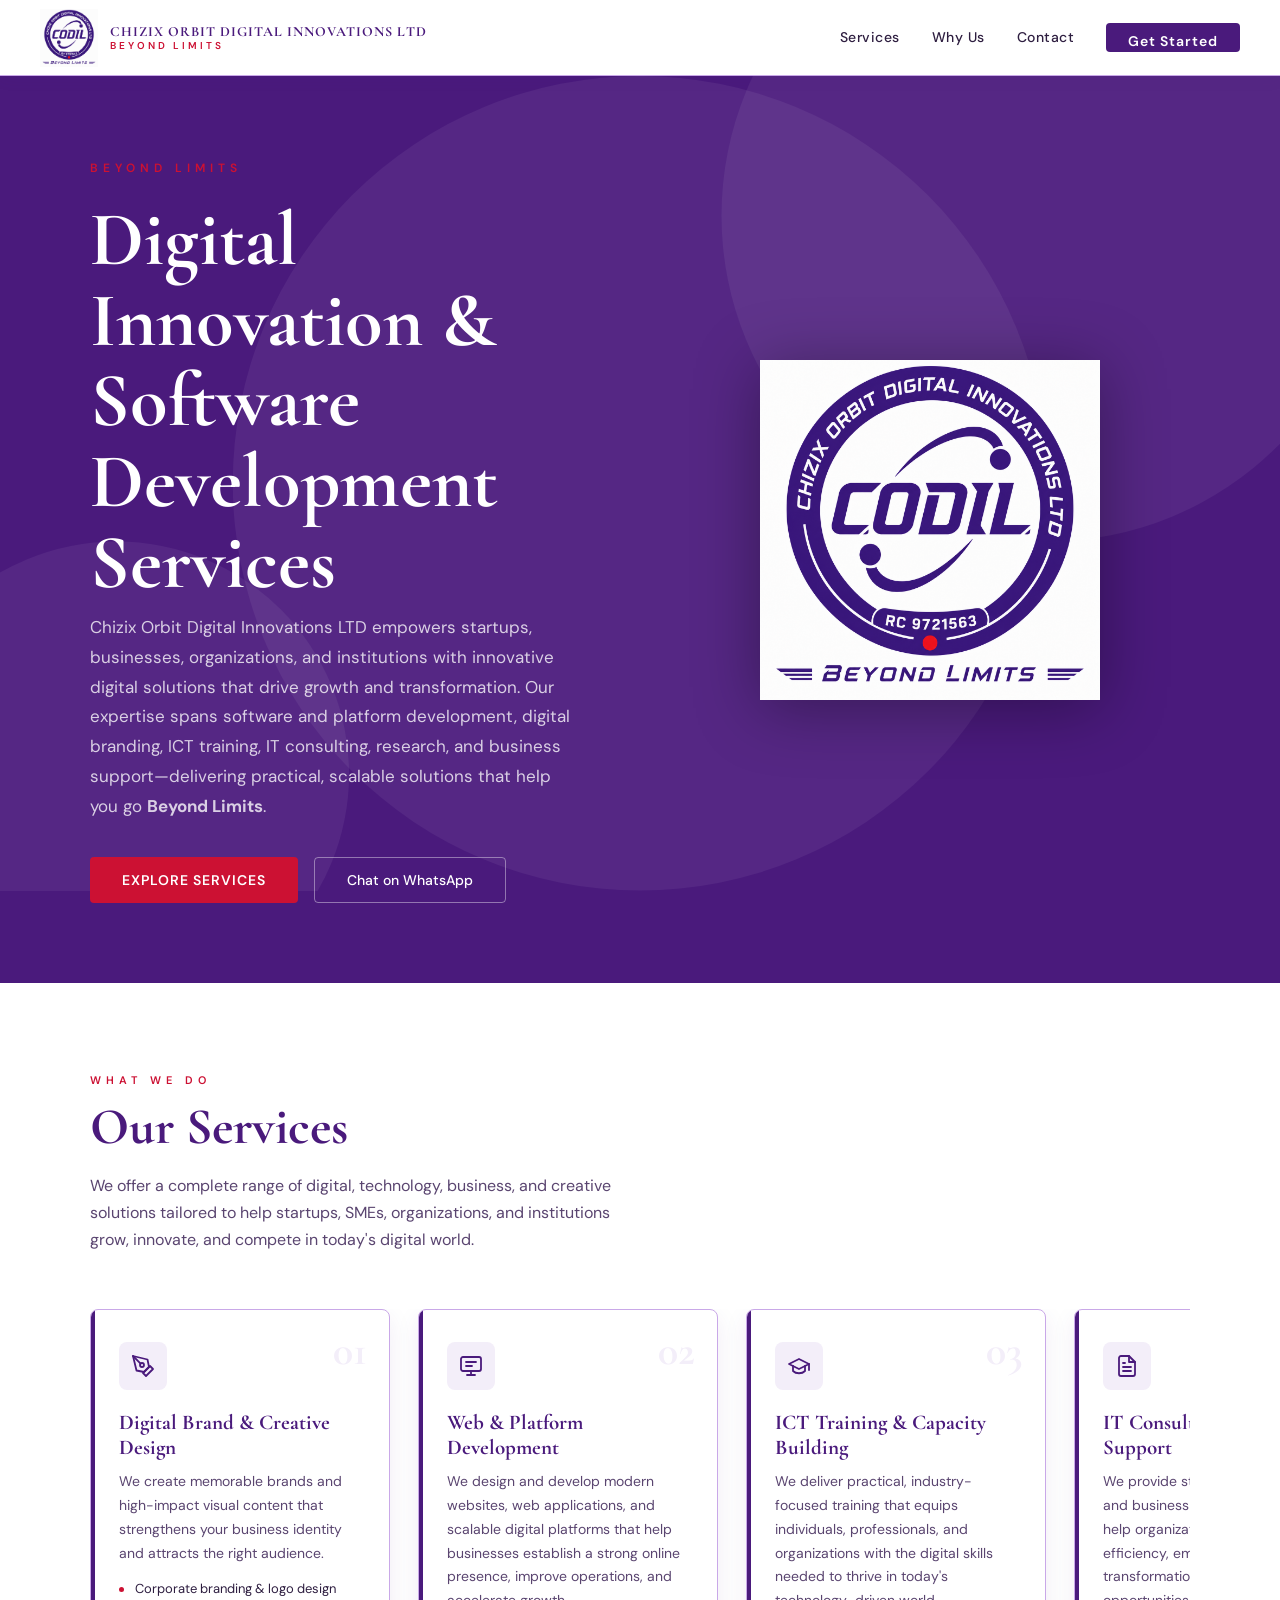
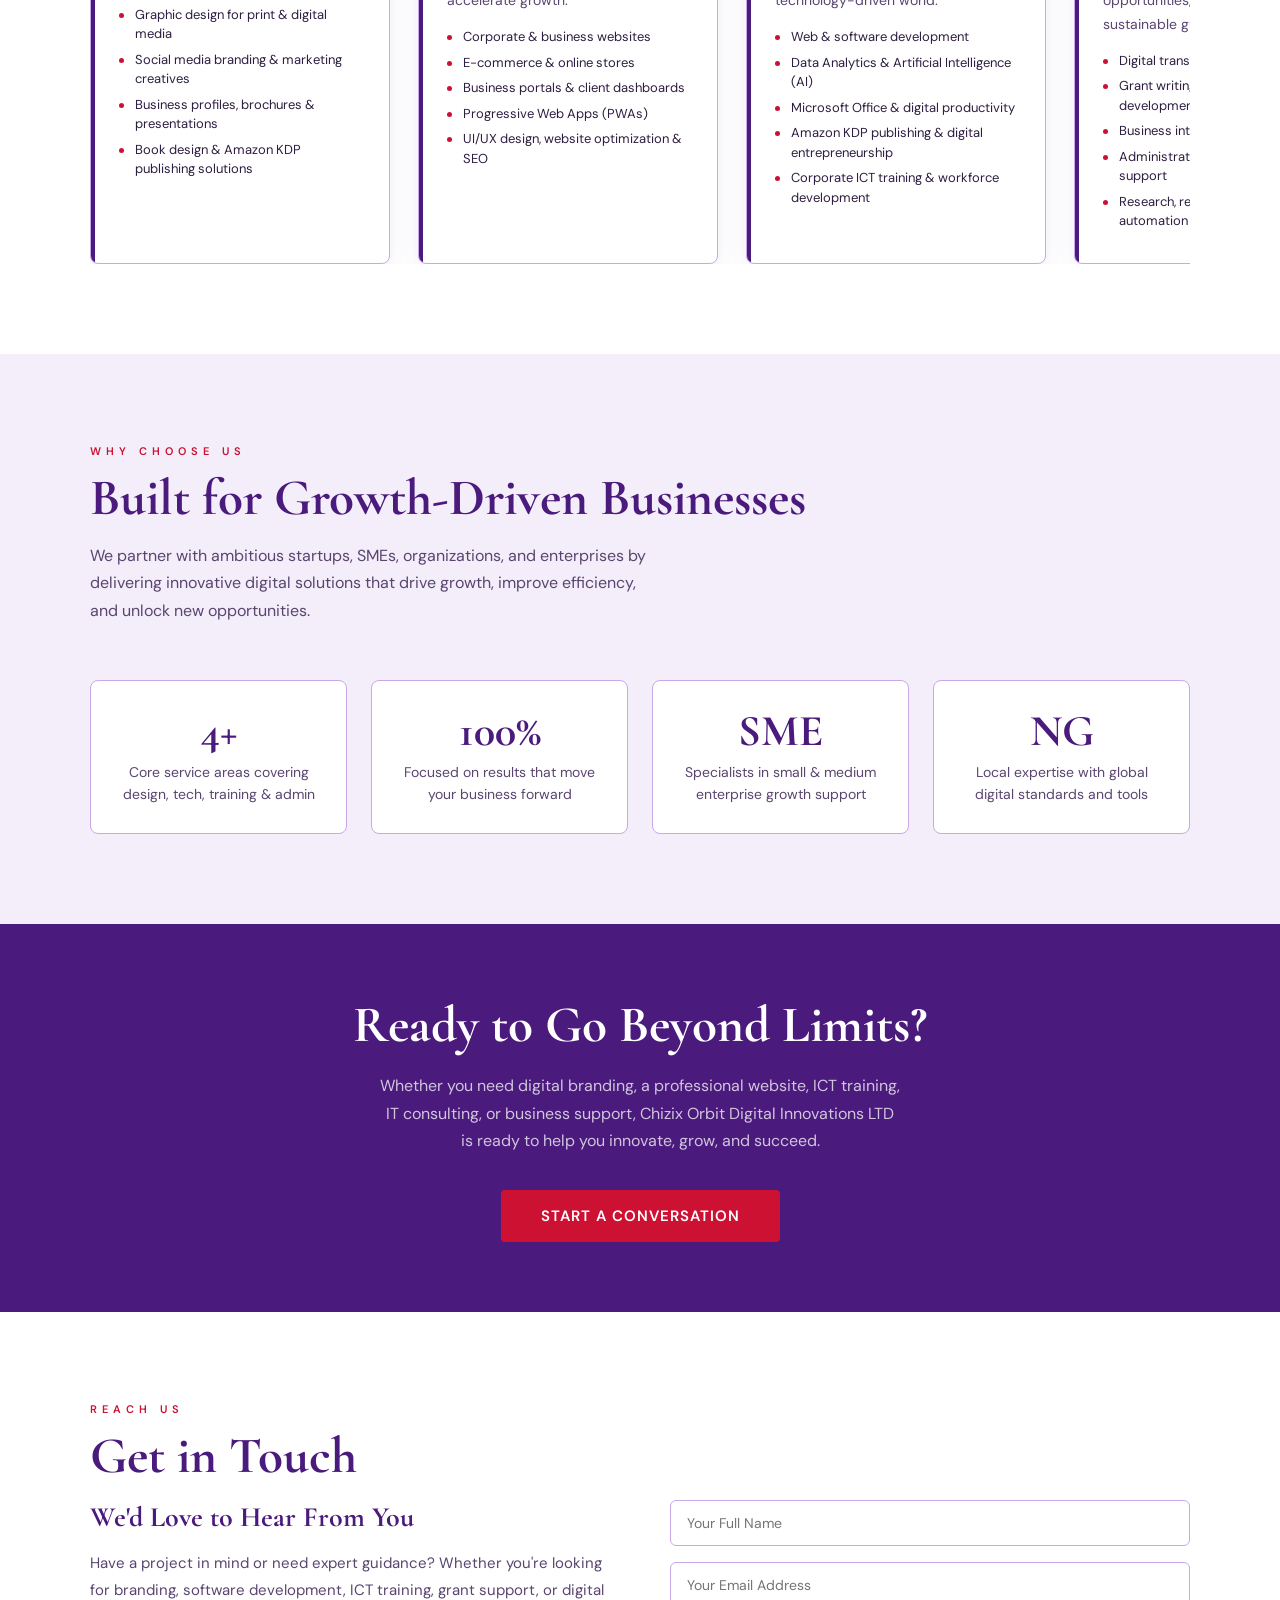
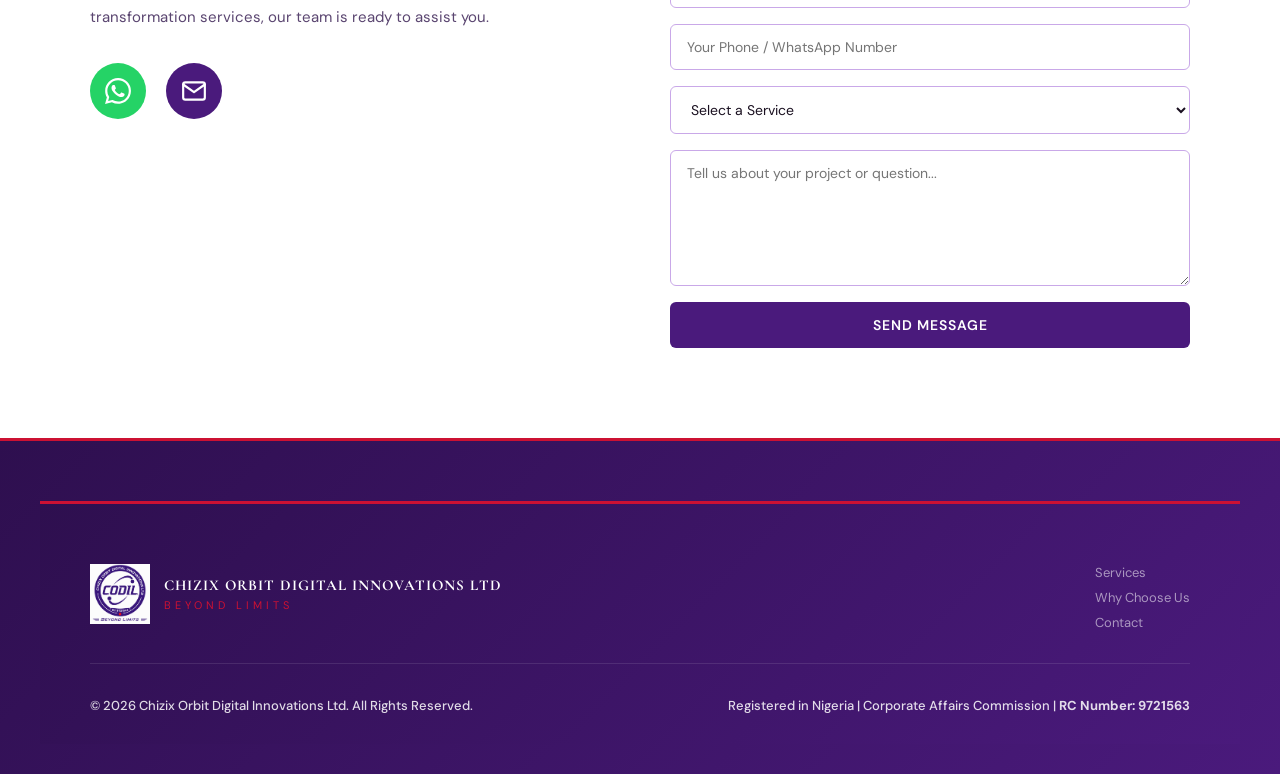
==== commit 04c659ea: "Update index.html" ====
--- a/index.html
+++ b/index.html
@@ -3,7 +3,7 @@
 <head>
 <meta charset="UTF-8"/>
 <meta name="viewport" content="width=device-width, initial-scale=1.0"/>
-<title>Chizix Orbit Digital Innovations LTD | Digital Innovation & Software Development Company</title>
+<title>Chizix Orbit Digital Innovations LTD | Digital Innovation & Software Development Company | RC 9721563</title>
 <link href="https://fonts.googleapis.com/css2?family=Cormorant+Garamond:wght@400;600;700&family=DM+Sans:wght@300;400;500;600&display=swap" rel="stylesheet"/>
 <style>
   :root {
@@ -350,8 +350,11 @@
   <div class="hero-inner">
     <div class="hero-text">
       <span class="slogan-tag">Beyond Limits</span>
-      <h1>We Power Your Business Forward</h1>
-     <p>At Chizix Orbit Digital Innovations LTD, we combine creativity, technology, and strategic expertise to deliver branding, web development, ICT training, IT consulting, grant support, and administrative solutions that help businesses and organizations innovate, grow, and succeed.</p>
+     <h1>Digital Innovation &amp; Software Development Services</h1>
+
+<p>
+Chizix Orbit Digital Innovations LTD empowers startups, businesses, organizations, and institutions with innovative digital solutions that drive growth and transformation. Our expertise spans software and platform development, digital branding, ICT training, IT consulting, research, and business support—delivering practical, scalable solutions that help you go <strong>Beyond Limits</strong>.
+</p>
       <div class="hero-btns">
         <a href="#services" class="btn-primary">Explore Services</a>
         <a href="https://wa.me/2348082830468?text=Welcome+to+Chizix+Orbit+Digital+Innovations+LTD.+Please%2C+how+may+we+help+you%3F" target="_blank" class="btn-outline">Chat on WhatsApp</a>
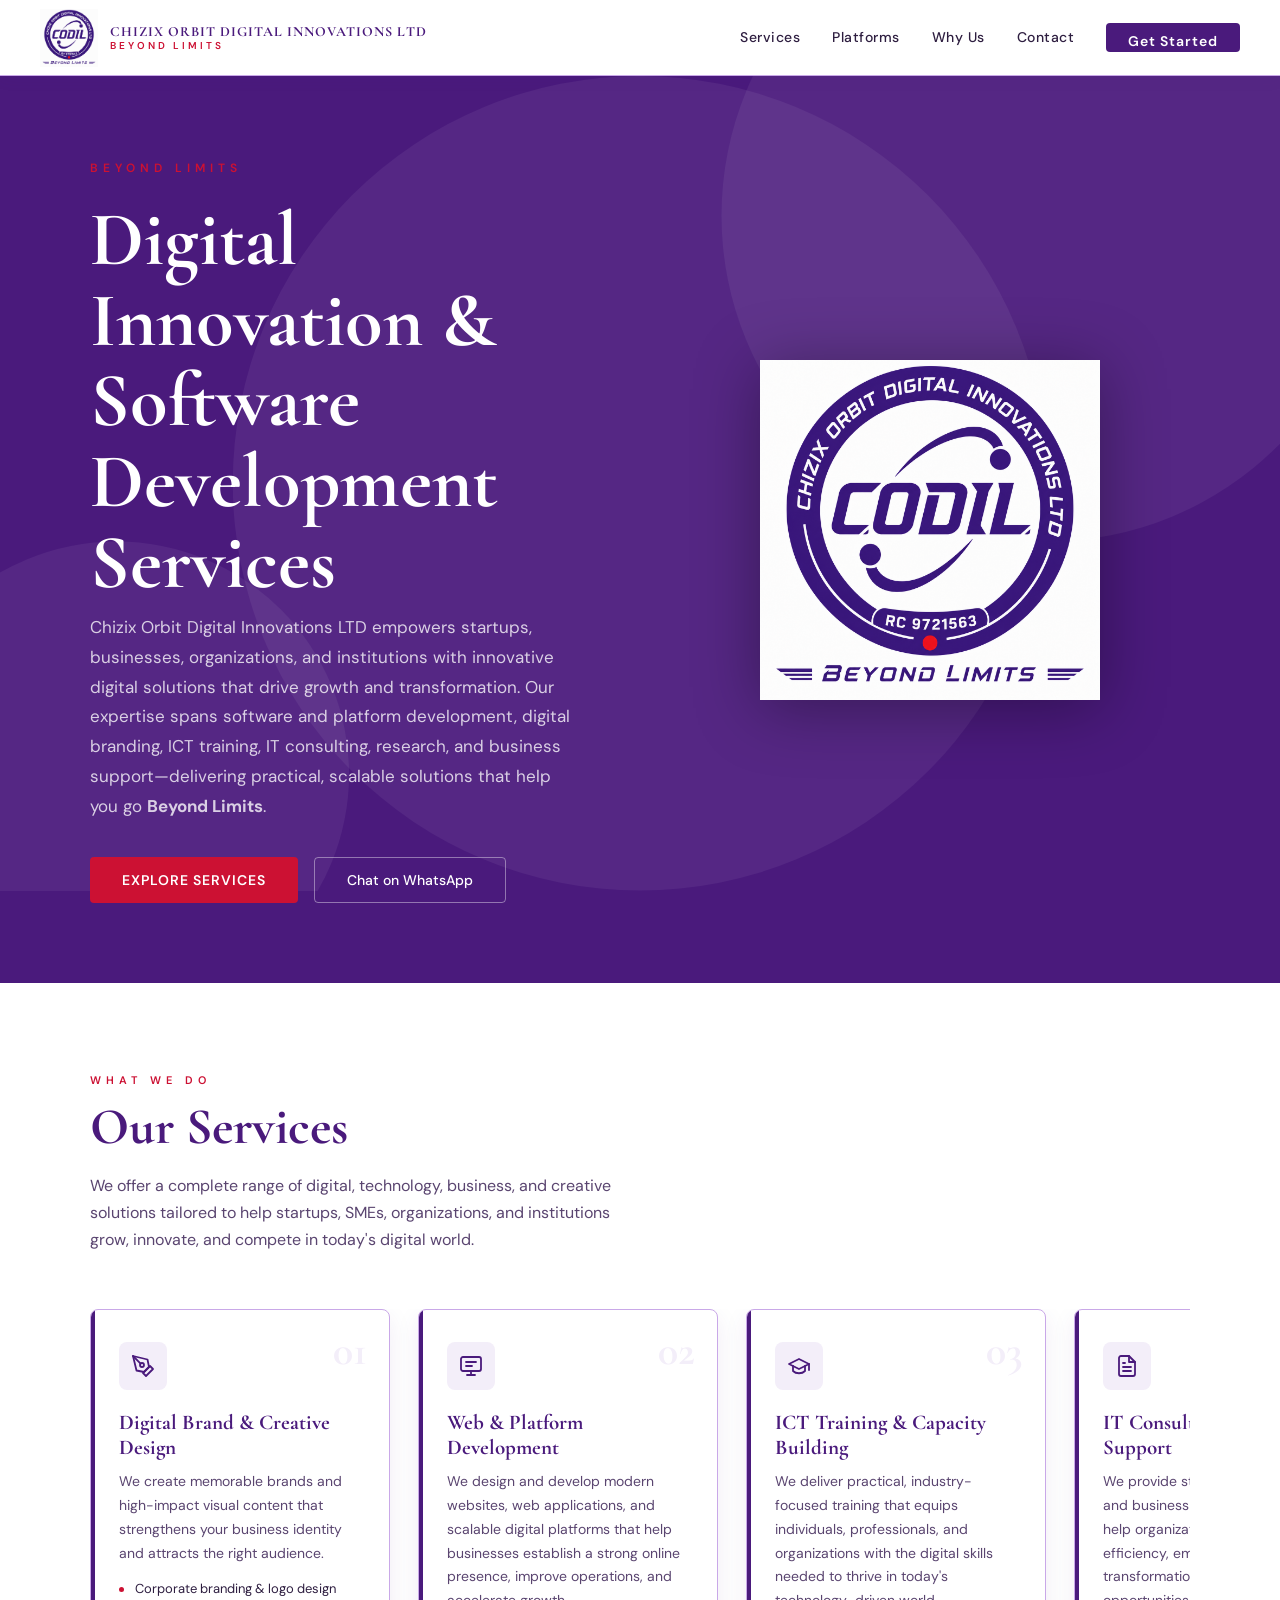
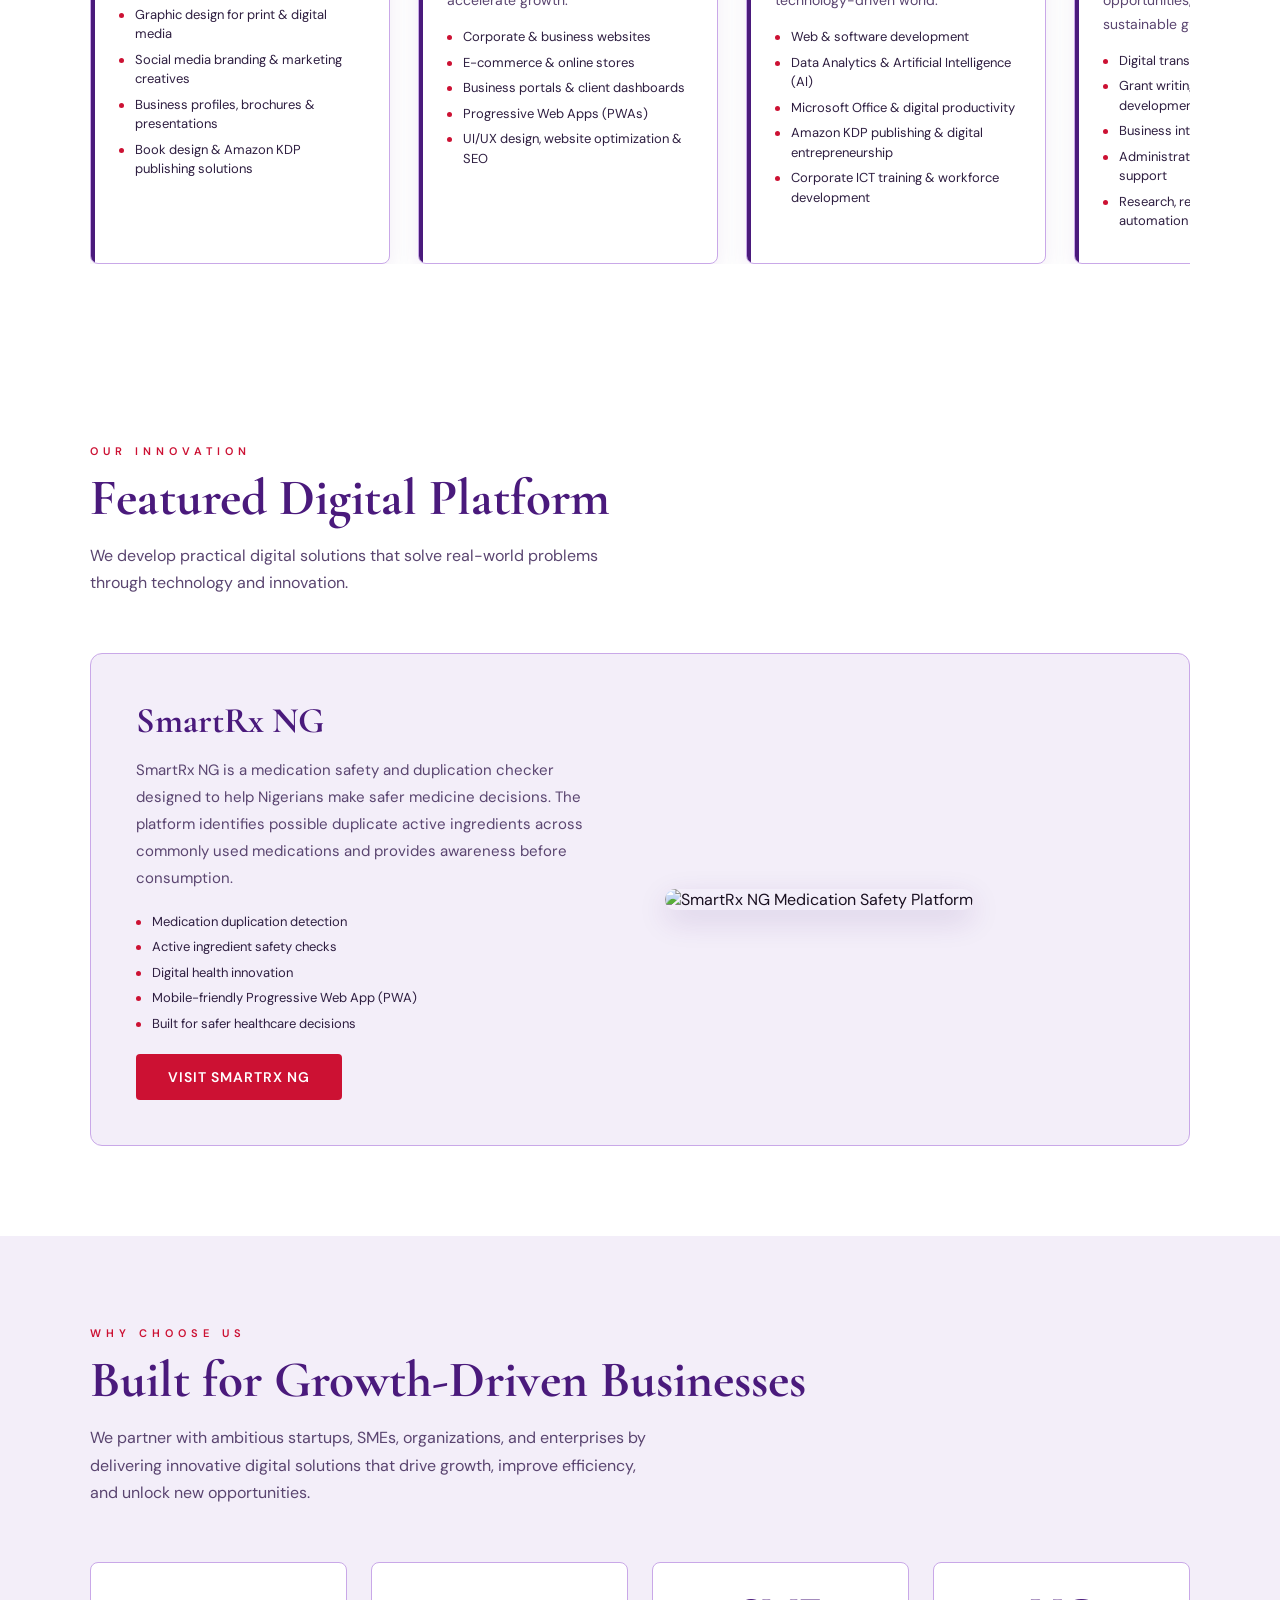
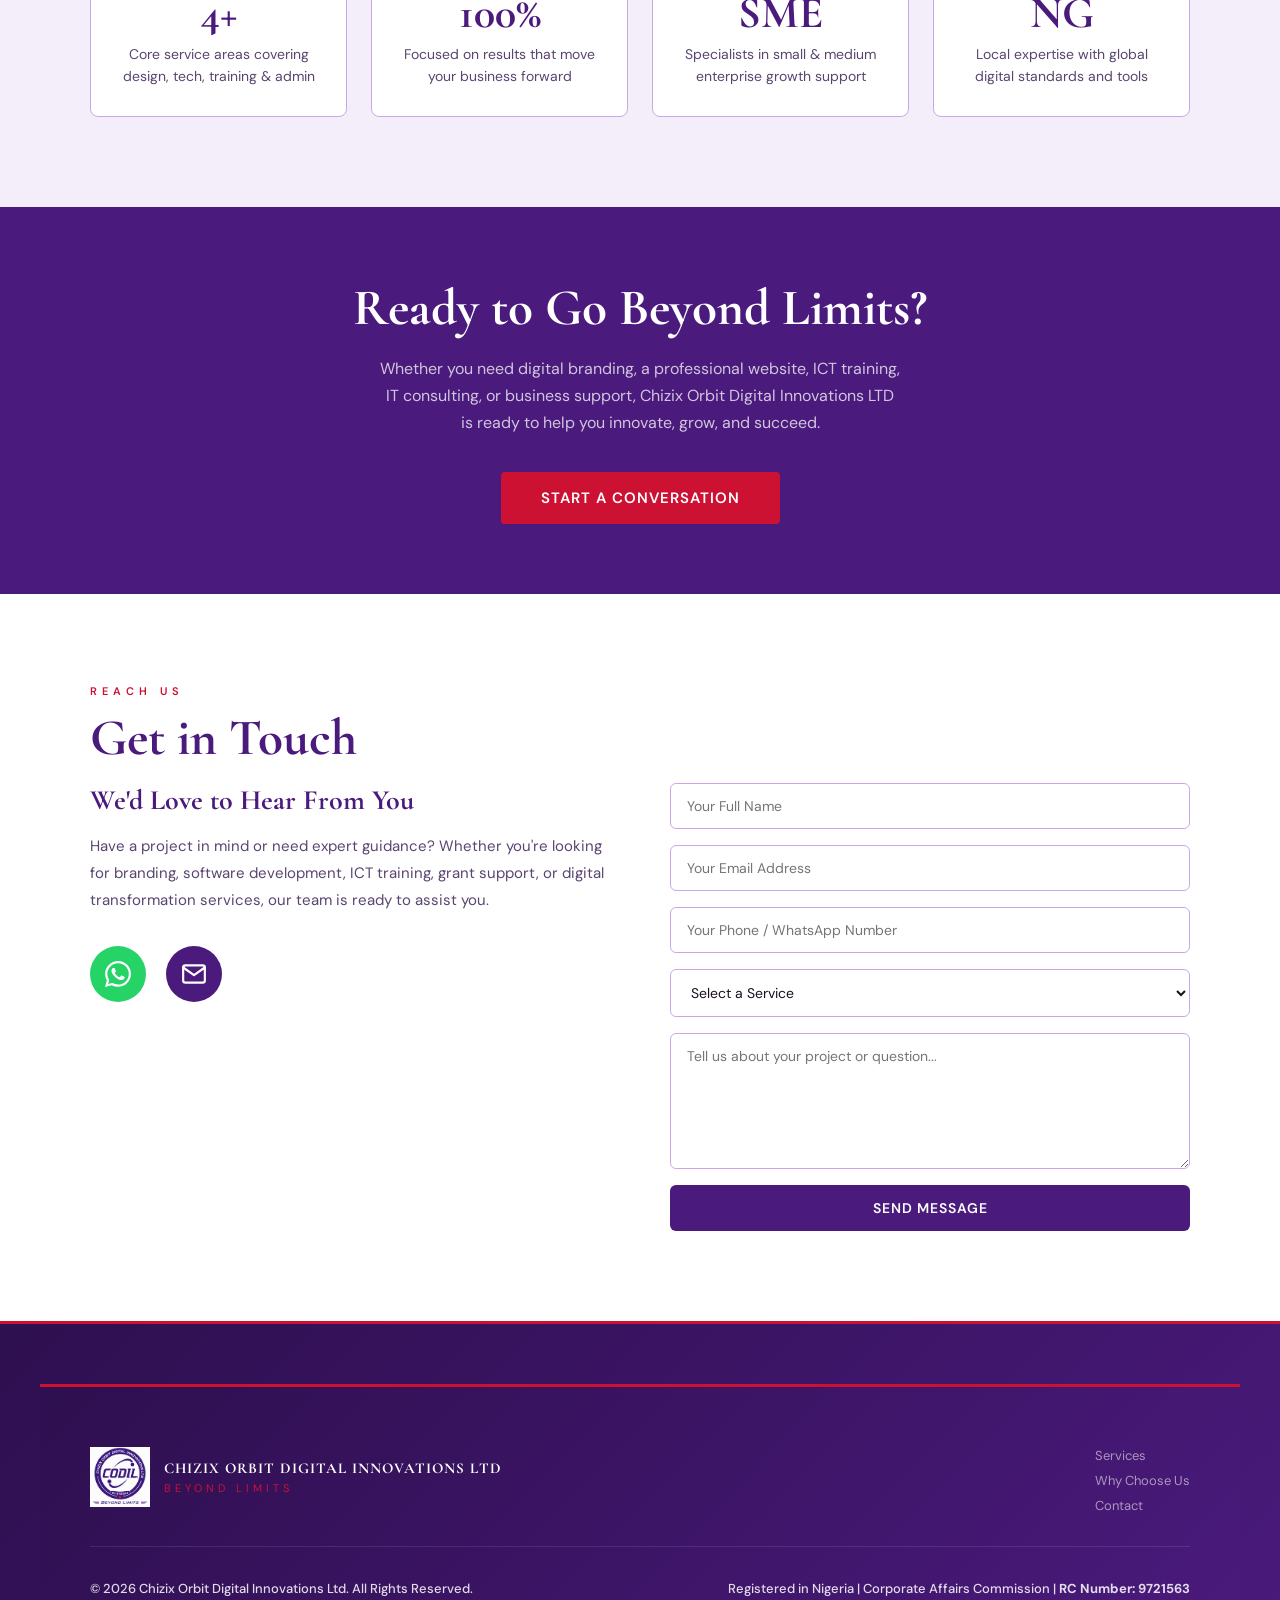
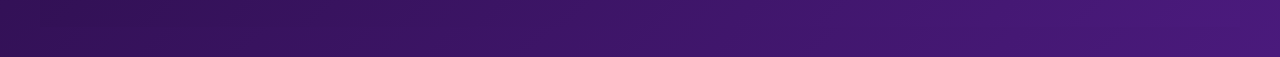
==== commit e16d4b3b: "Update index.html" ====
--- a/index.html
+++ b/index.html
@@ -200,6 +200,57 @@
   .service-list li { font-size: 13px; color: var(--black-soft); padding-left: 16px; position: relative; line-height: 1.5; }
   .service-list li::before { content: ''; position: absolute; left: 0; top: 8px; width: 5px; height: 5px; border-radius: 50%; background: var(--red); }
 
+  /* FEATURED PLATFORM */
+
+#platform {
+  background: var(--white);
+}
+
+.platform-card {
+  display: grid;
+  grid-template-columns: 1fr 1fr;
+  gap: 50px;
+  align-items: center;
+  background: var(--purple-light);
+  border: 1.5px solid var(--purple-border);
+  border-radius: 12px;
+  padding: 45px;
+}
+
+.platform-content h3 {
+  font-family: var(--font-display);
+  font-size: 36px;
+  color: var(--purple);
+  margin-bottom: 15px;
+}
+
+.platform-content p {
+  font-size: 15px;
+  line-height: 1.8;
+  color: #5a4570;
+  margin-bottom: 20px;
+}
+
+.platform-image img {
+  width: 100%;
+  max-width: 450px;
+  border-radius: 12px;
+  box-shadow: 0 10px 30px rgba(74,26,124,0.15);
+}
+
+
+@media(max-width:768px){
+
+.platform-card{
+grid-template-columns:1fr;
+padding:25px;
+}
+
+.platform-image{
+text-align:center;
+}
+
+}
   /* WHY US */
   #why { background: var(--purple-light); }
   .why-grid { display: grid; grid-template-columns: repeat(auto-fit, minmax(200px, 1fr)); gap: 24px; margin-top: 40px; }
@@ -329,12 +380,13 @@
       <span class="slogan">Beyond Limits</span>
     </div>
   </a>
-  <div class="nav-links" id="navLinks">
+ <div class="nav-links" id="navLinks">
     <a href="#services">Services</a>
+    <a href="#platform">Platforms</a>
     <a href="#why">Why Us</a>
     <a href="#contact">Contact</a>
     <a href="https://wa.me/2348082830468?text=Welcome+to+Chizix+Orbit+Digital+Innovations+LTD.+Please%2C+how+may+we+help+you%3F" target="_blank" class="nav-cta">Get Started</a>
-  </div>
+</div>
   <div class="hamburger" id="hamburger" onclick="document.getElementById('navLinks').classList.toggle('open')">
     <span></span><span></span><span></span>
   </div>
@@ -497,9 +549,64 @@
   </div>
 </section>
 
+<!-- FEATURED PLATFORM -->
+<section id="platform">
+  <div class="section-inner">
+
+    <span class="section-label">Our Innovation</span>
+
+    <h2 class="section-title">
+      Featured Digital Platform
+    </h2>
+
+    <p class="section-sub">
+      We develop practical digital solutions that solve real-world problems through technology and innovation.
+    </p>
+
+    <div class="platform-card">
+
+      <div class="platform-content">
+
+        <h3>SmartRx NG</h3>
+
+        <p>
+          SmartRx NG is a medication safety and duplication checker designed to help Nigerians make safer medicine decisions. The platform identifies possible duplicate active ingredients across commonly used medications and provides awareness before consumption.
+        </p>
+
+        <ul class="service-list">
+          <li>Medication duplication detection</li>
+          <li>Active ingredient safety checks</li>
+          <li>Digital health innovation</li>
+          <li>Mobile-friendly Progressive Web App (PWA)</li>
+          <li>Built for safer healthcare decisions</li>
+        </ul>
+
+        <br>
+
+        <a href="https://smartrx-fl38md3tvczaemmvfzvemm.streamlit.app/" 
+           target="_blank" 
+           class="btn-primary">
+           Visit SmartRx NG
+        </a>
+
+      </div>
+
+
+      <div class="platform-image">
+        <img src="smartrx.png" alt="SmartRx NG Medication Safety Platform">
+      </div>
+
+
+    </div>
+
+  </div>
+</section>
+
+
 <!-- WHY US -->
 <section id="why">
   <div class="section-inner">
+
     <span class="section-label">Why Choose Us</span>
     <h2 class="section-title">Built for Growth-Driven Businesses</h2>
     <p class="section-sub">We partner with ambitious startups, SMEs, organizations, and enterprises by delivering innovative digital solutions that drive growth, improve efficiency, and unlock new opportunities.</p>
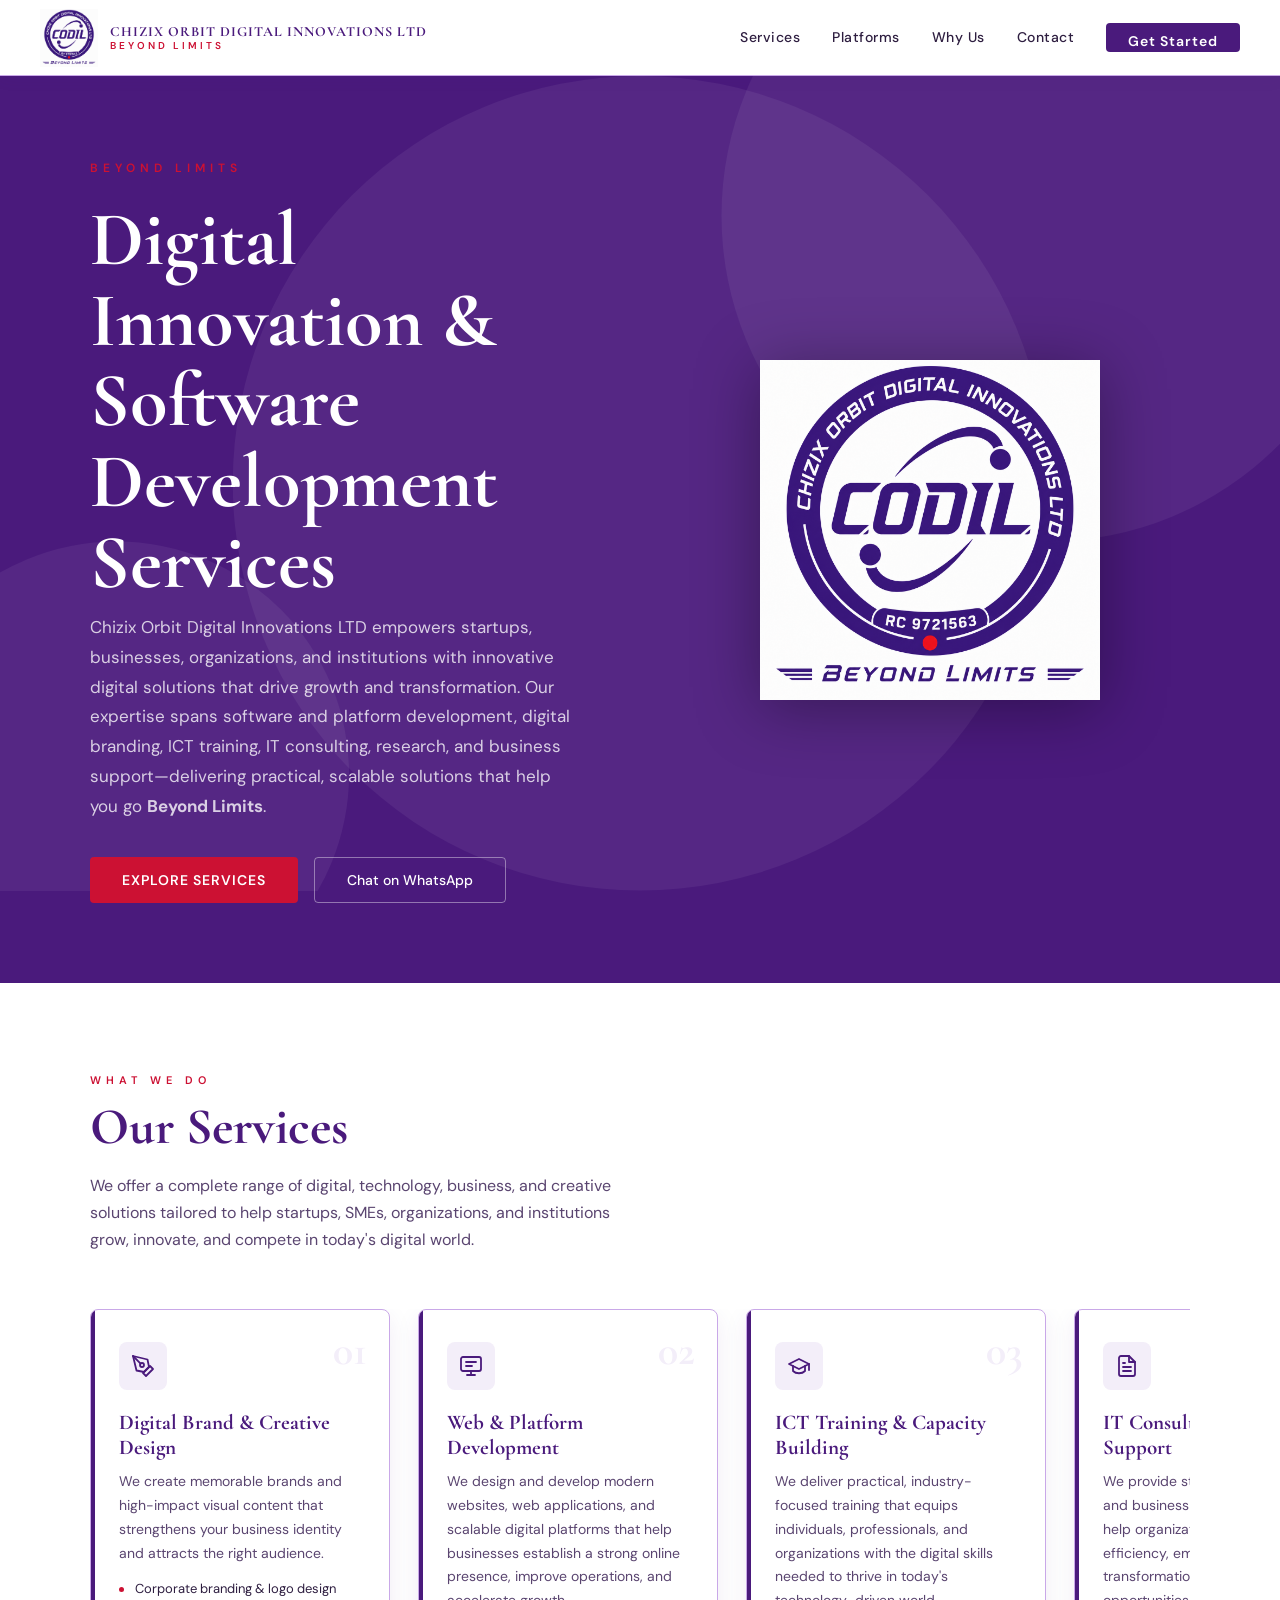
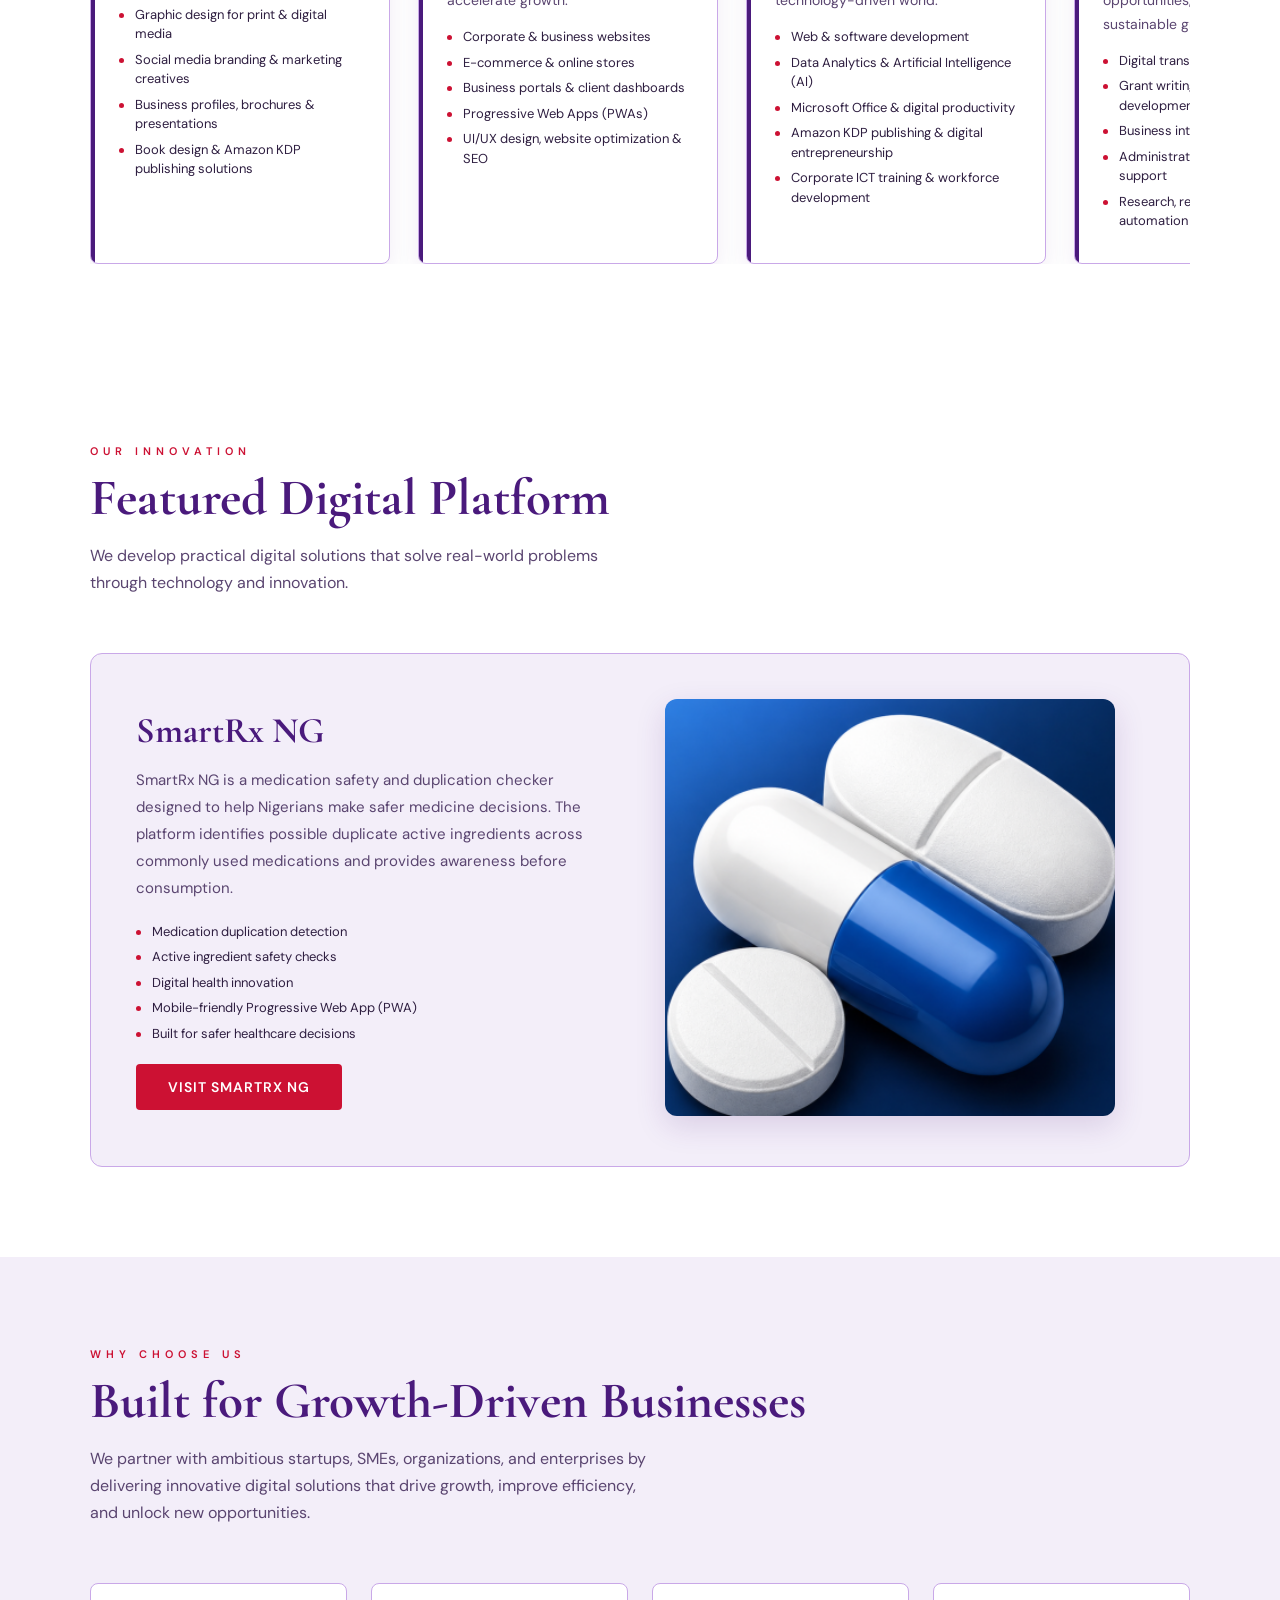
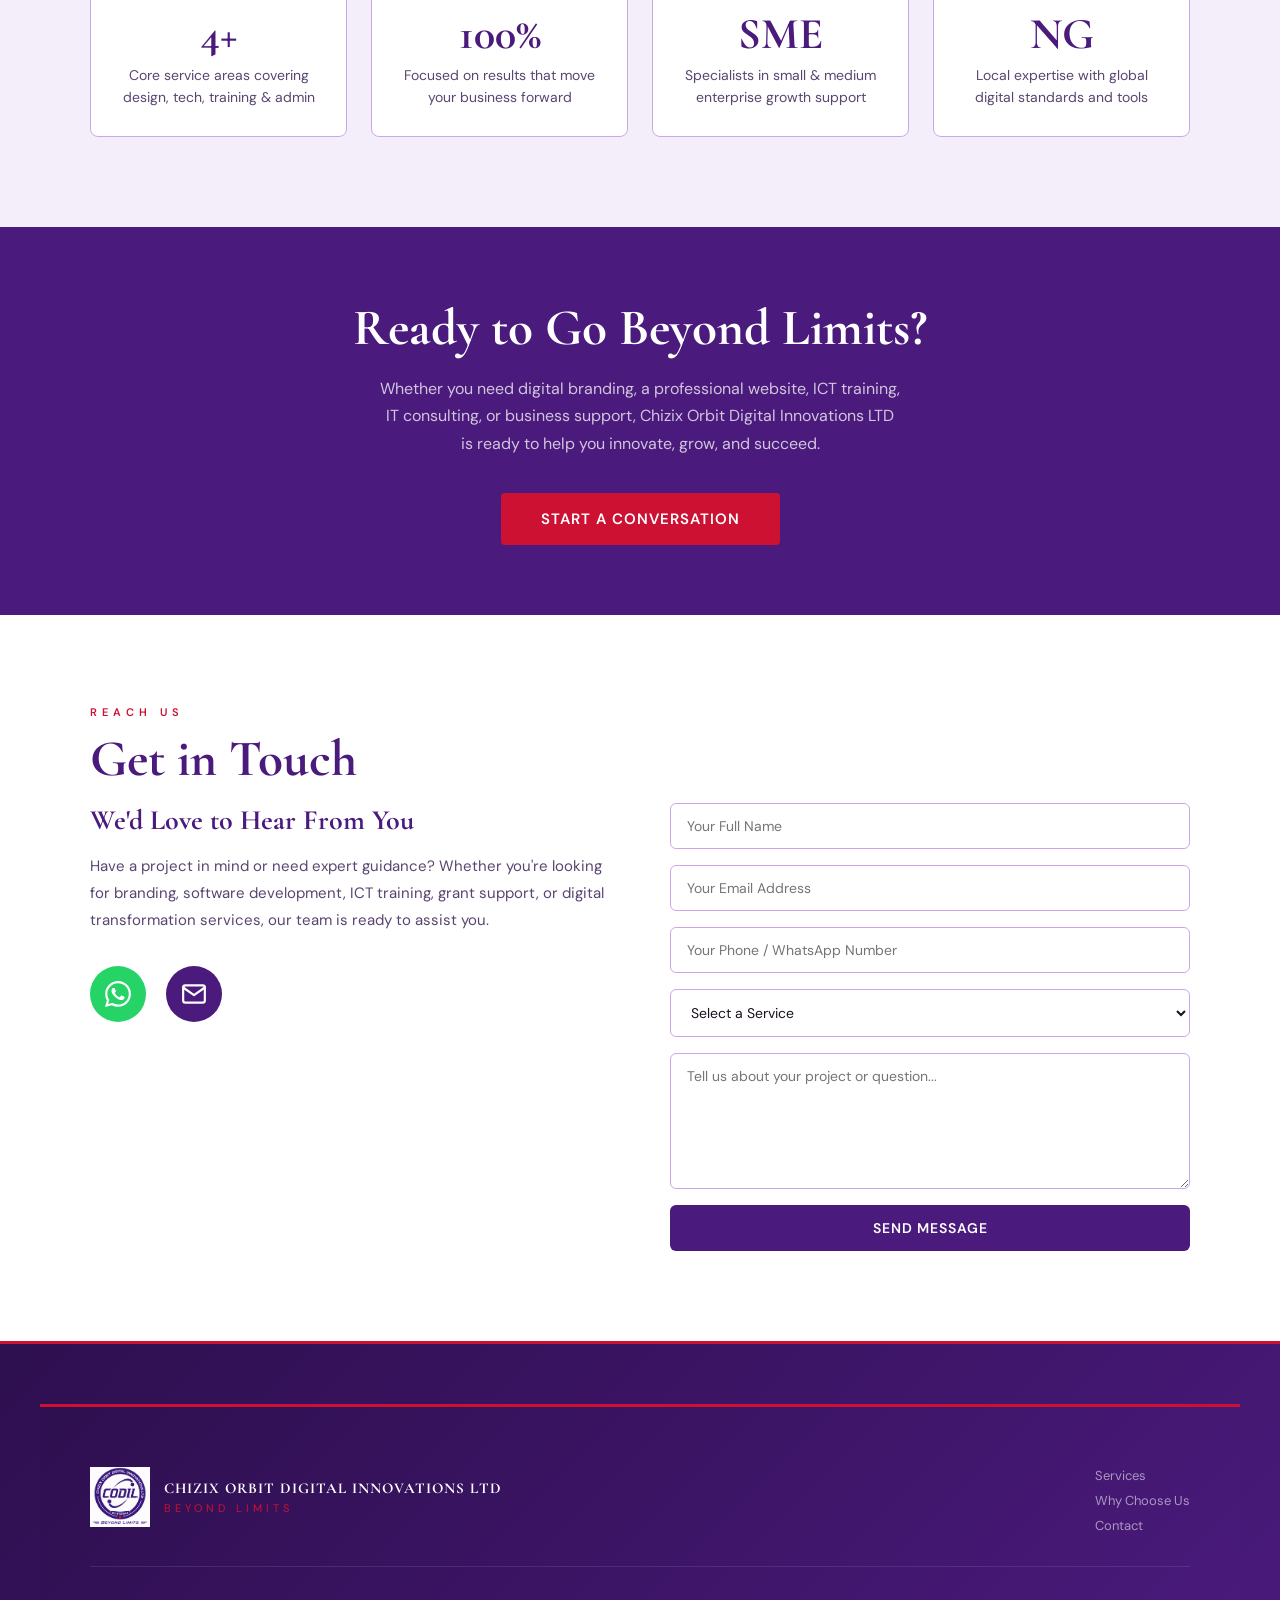
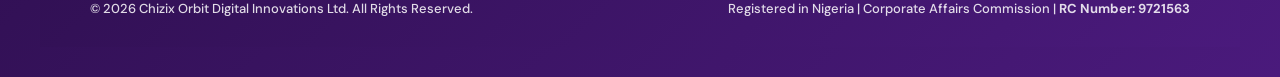
==== commit 0b3c860c: "Update index.html" ====
--- a/index.html
+++ b/index.html
@@ -3,8 +3,14 @@
 <head>
 <meta charset="UTF-8"/>
 <meta name="viewport" content="width=device-width, initial-scale=1.0"/>
+
 <title>Chizix Orbit Digital Innovations LTD | Digital Innovation & Software Development Company | RC 9721563</title>
+
 <link href="https://fonts.googleapis.com/css2?family=Cormorant+Garamond:wght@400;600;700&family=DM+Sans:wght@300;400;500;600&display=swap" rel="stylesheet"/>
+
+<link rel="icon" type="image/png" href="logo.png"/>
+<link rel="manifest" href="manifest.json"/>
+
 <style>
   :root {
     --white: #FFFFFF;
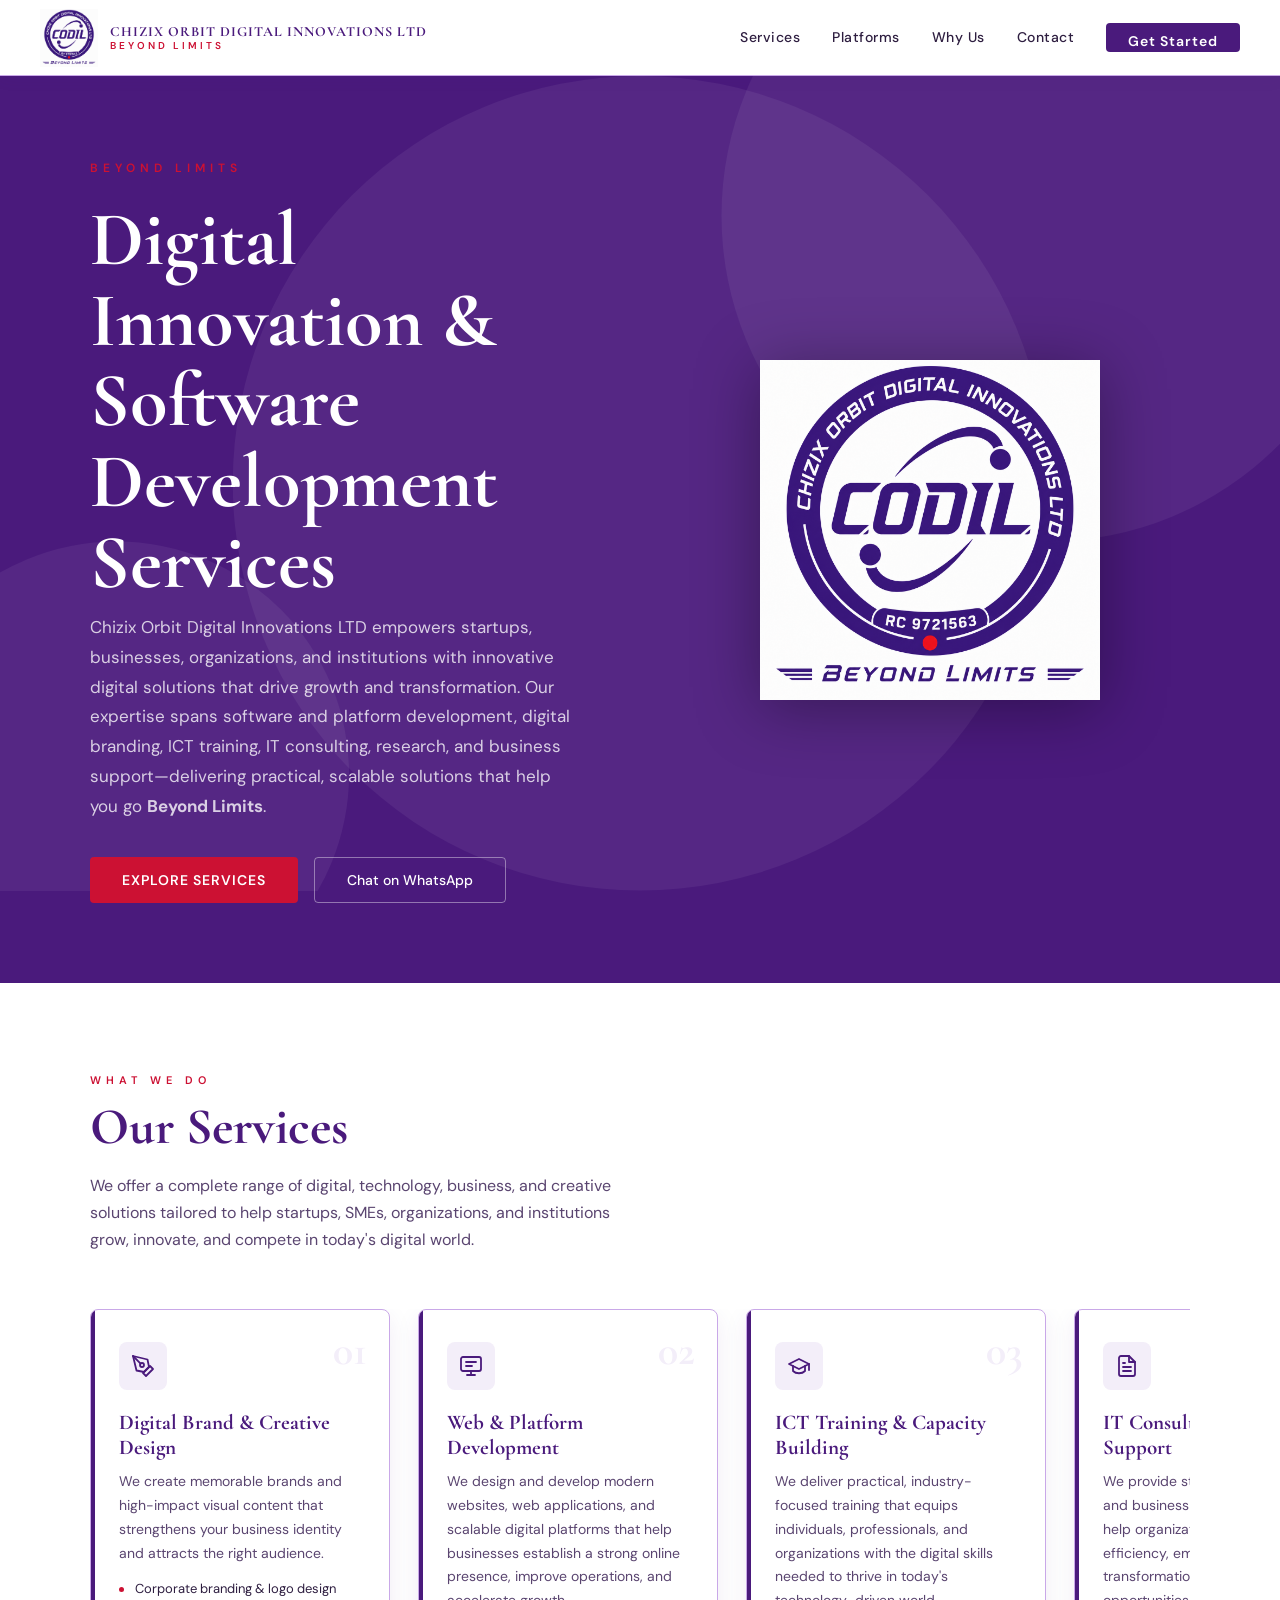
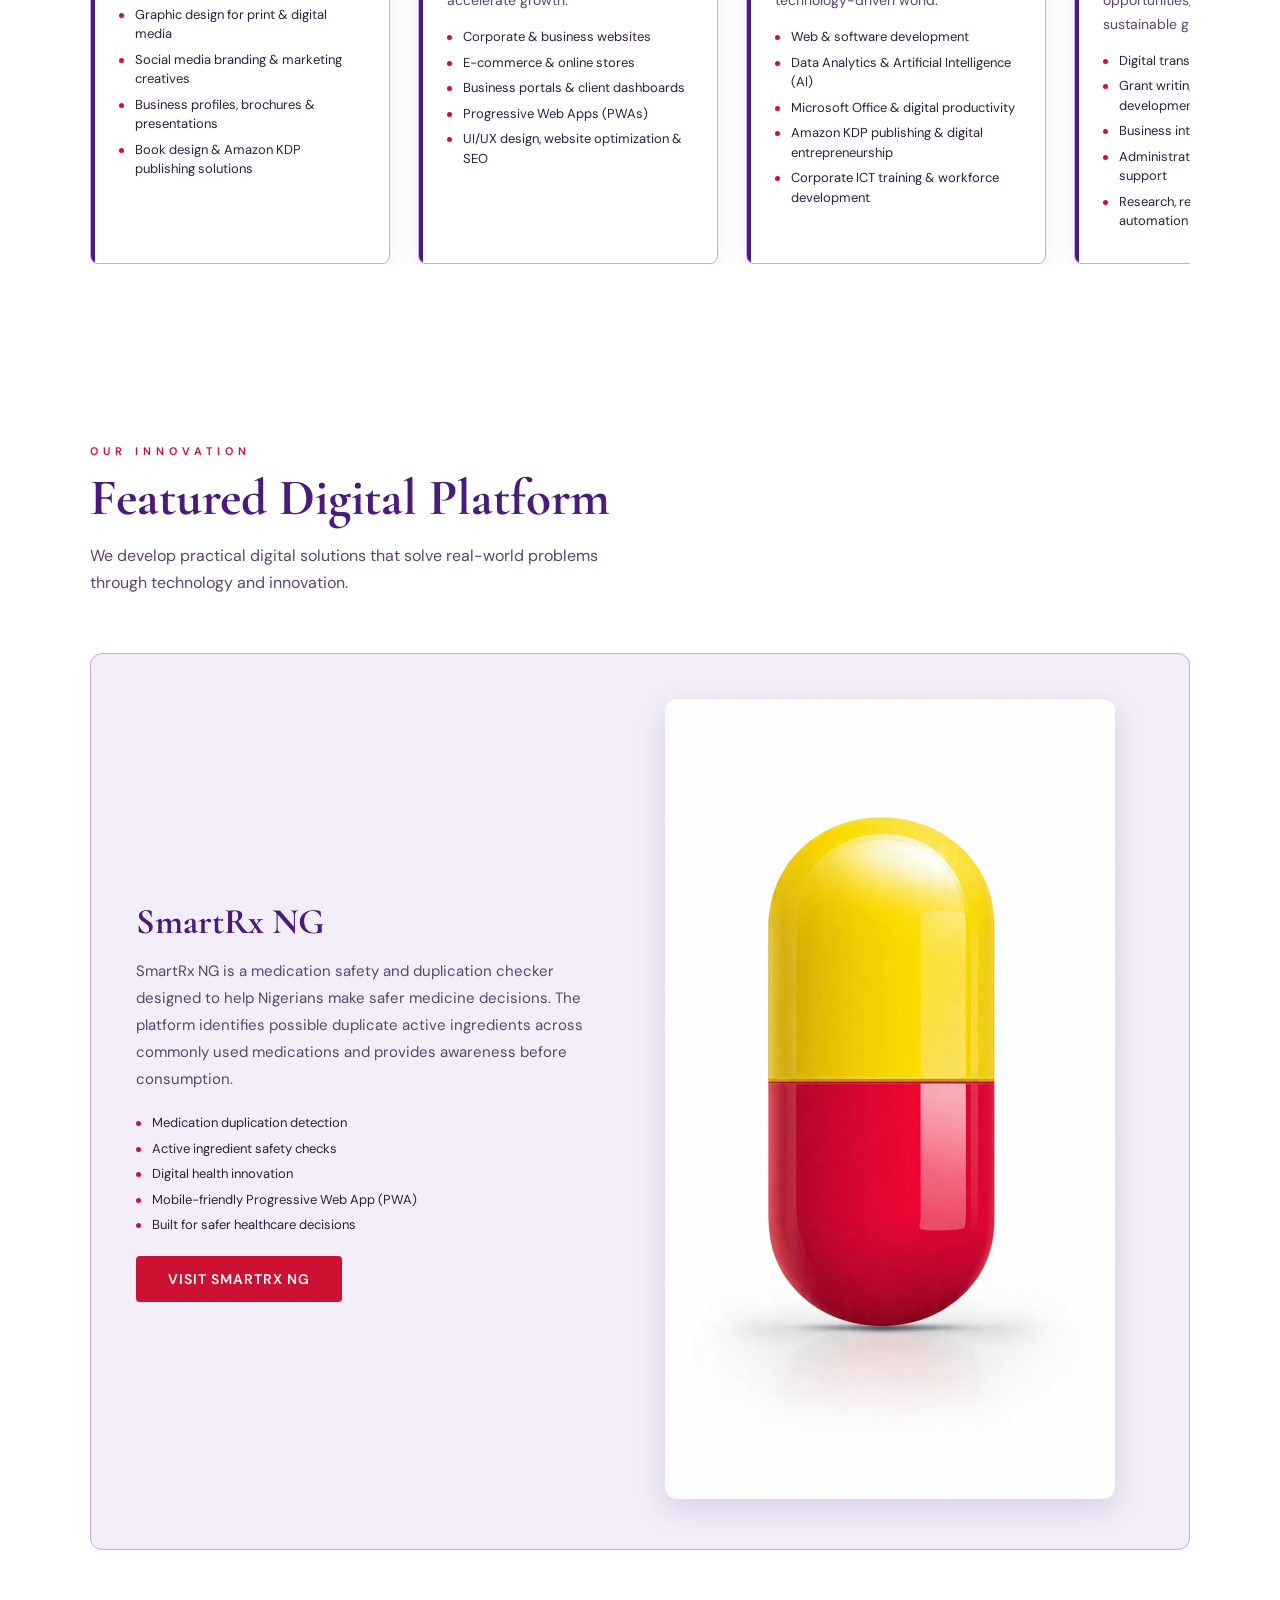
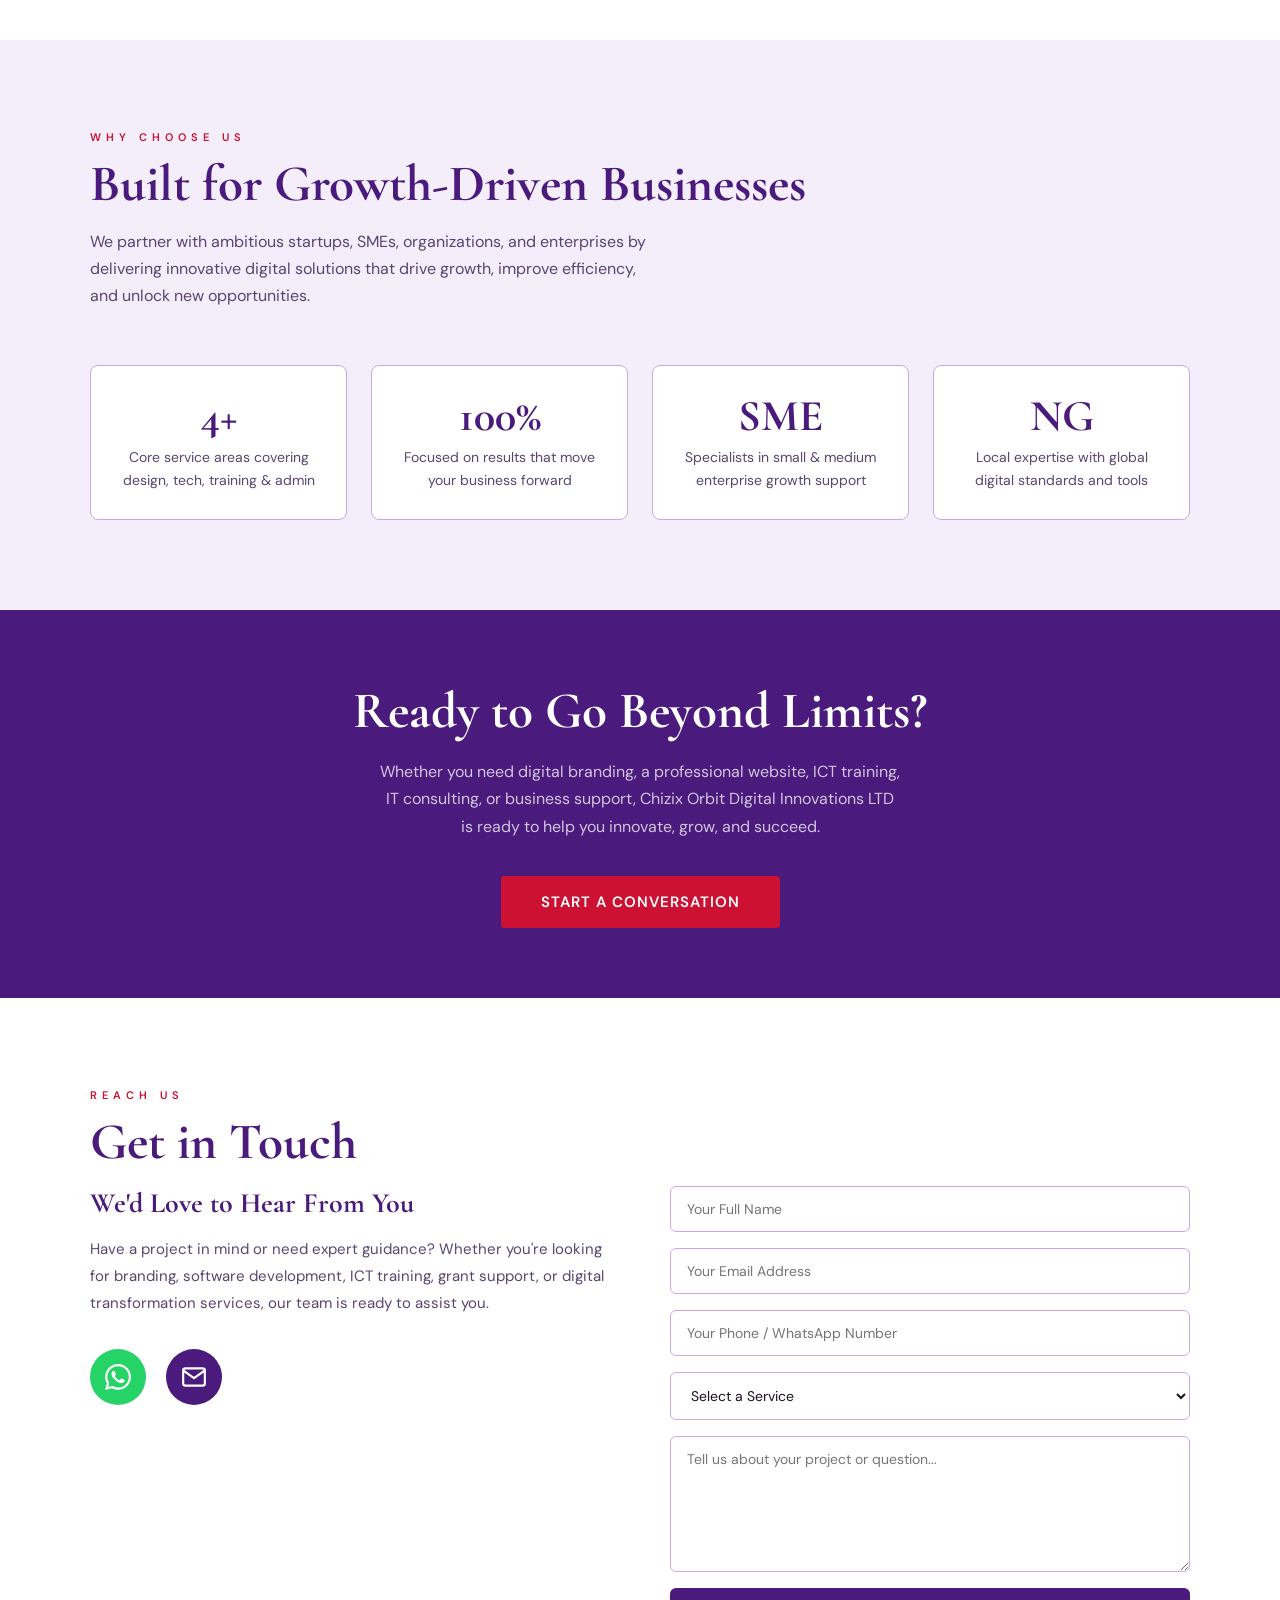
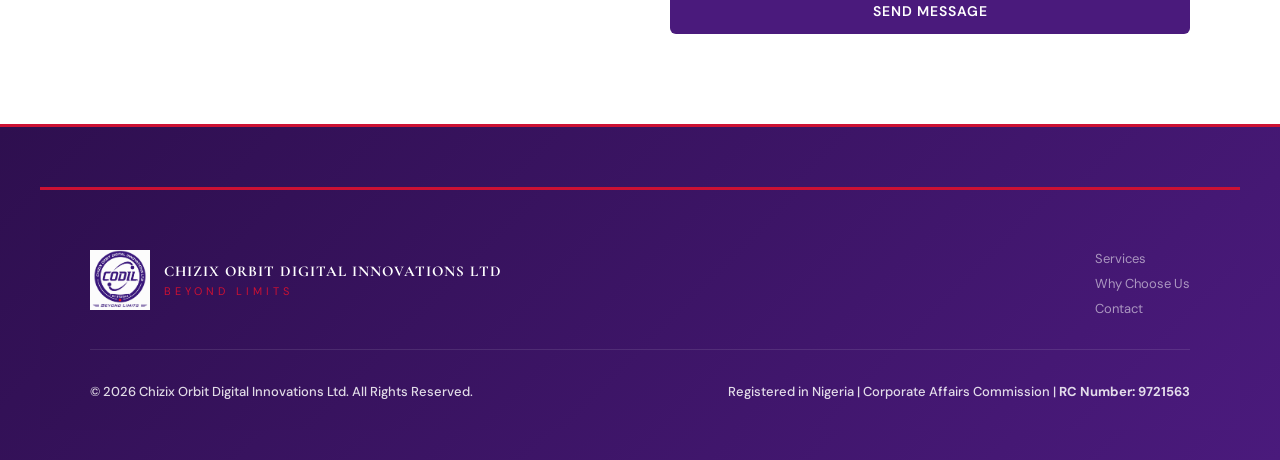
==== commit 6cd2e728: "Update index.html" ====
--- a/index.html
+++ b/index.html
@@ -599,7 +599,7 @@
 
 
       <div class="platform-image">
-        <img src="smartrx.png" alt="SmartRx NG Medication Safety Platform">
+        <img src="smartrx-icon.png" alt="SmartRx NG Medication Safety Platform">
       </div>
 
 
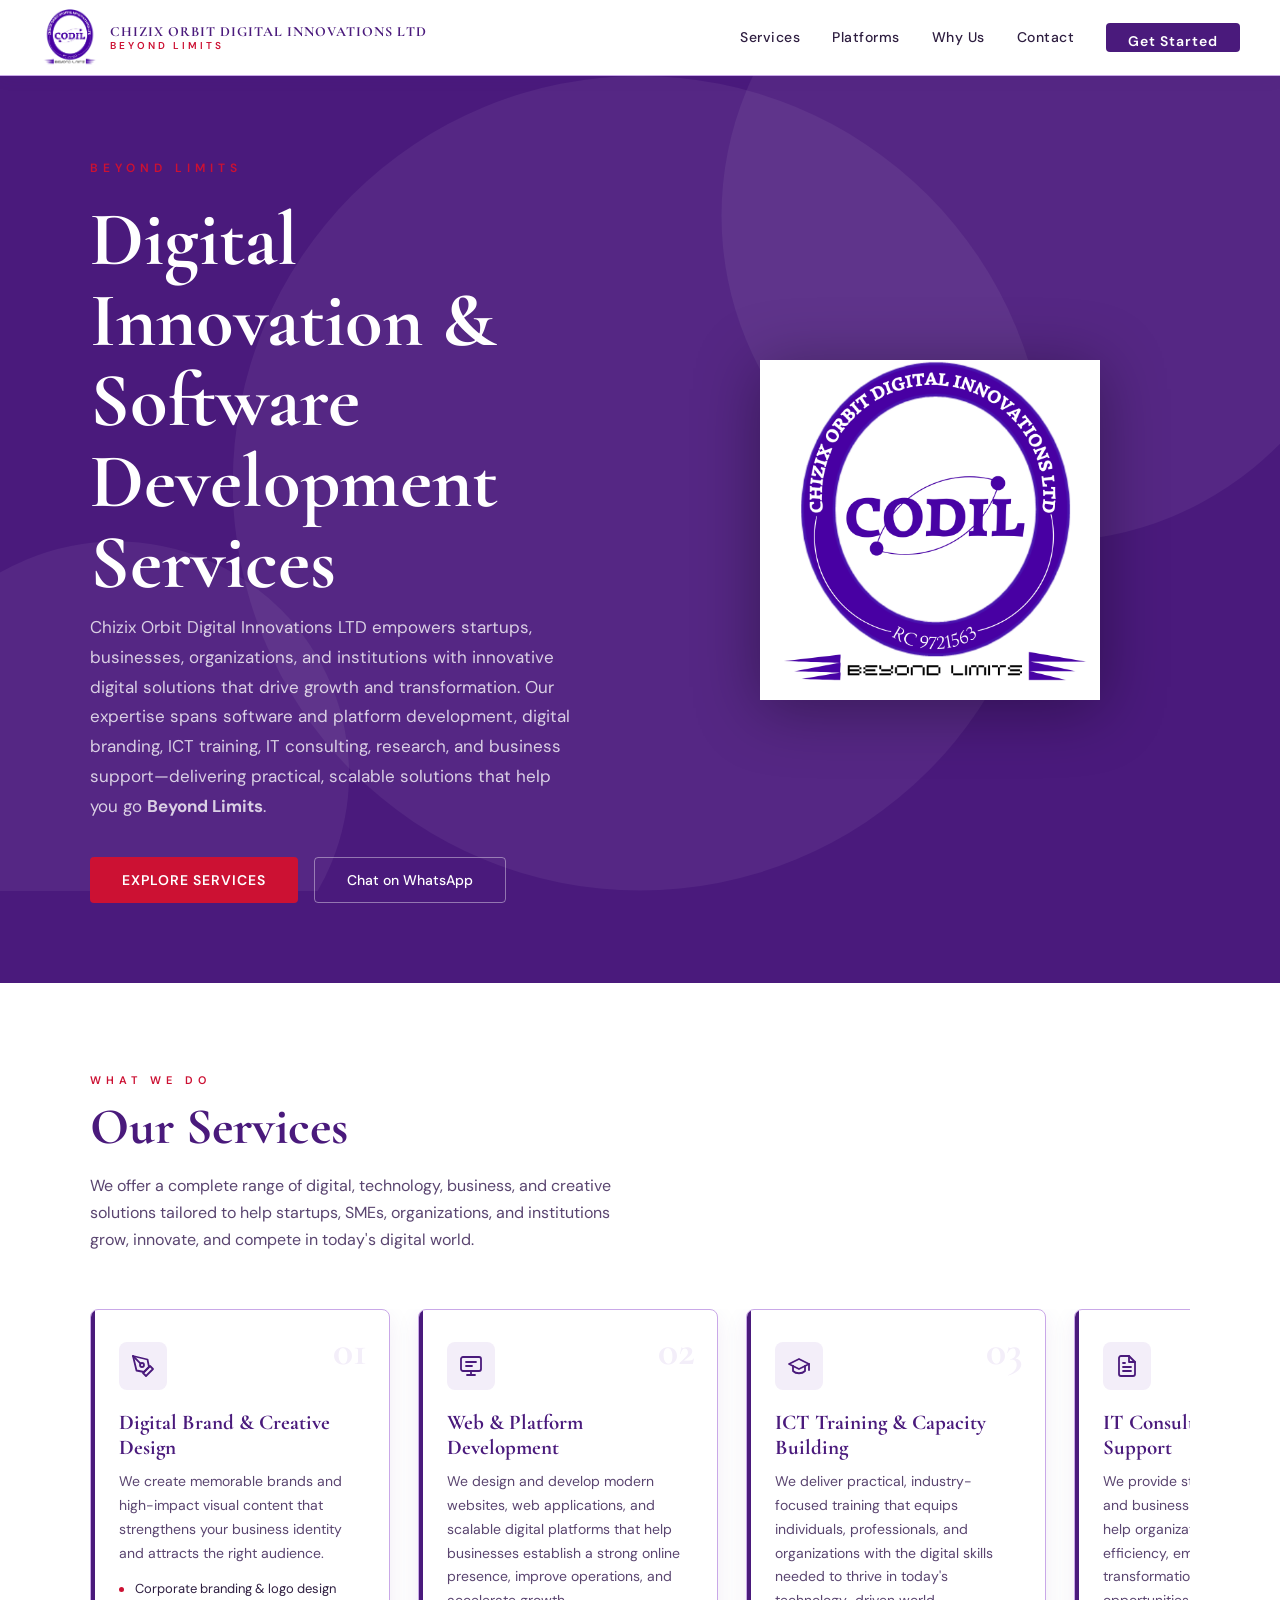
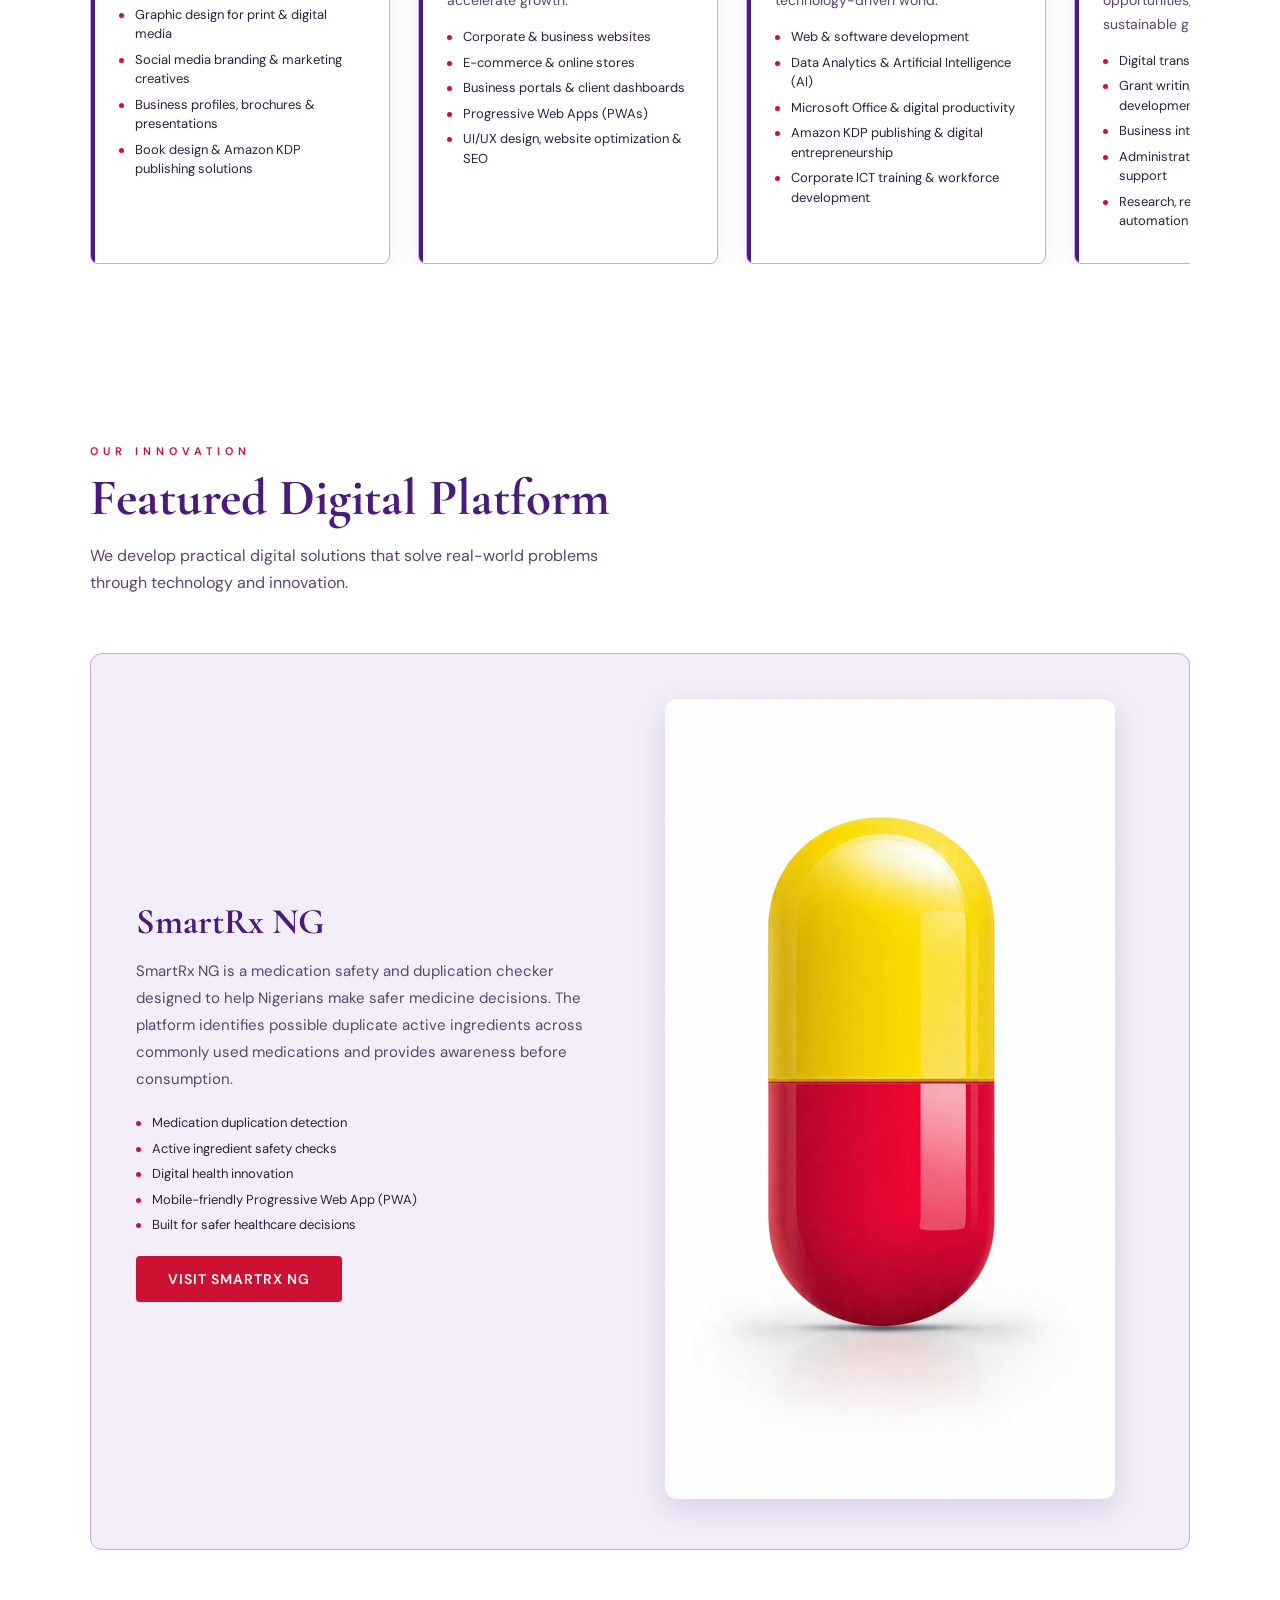
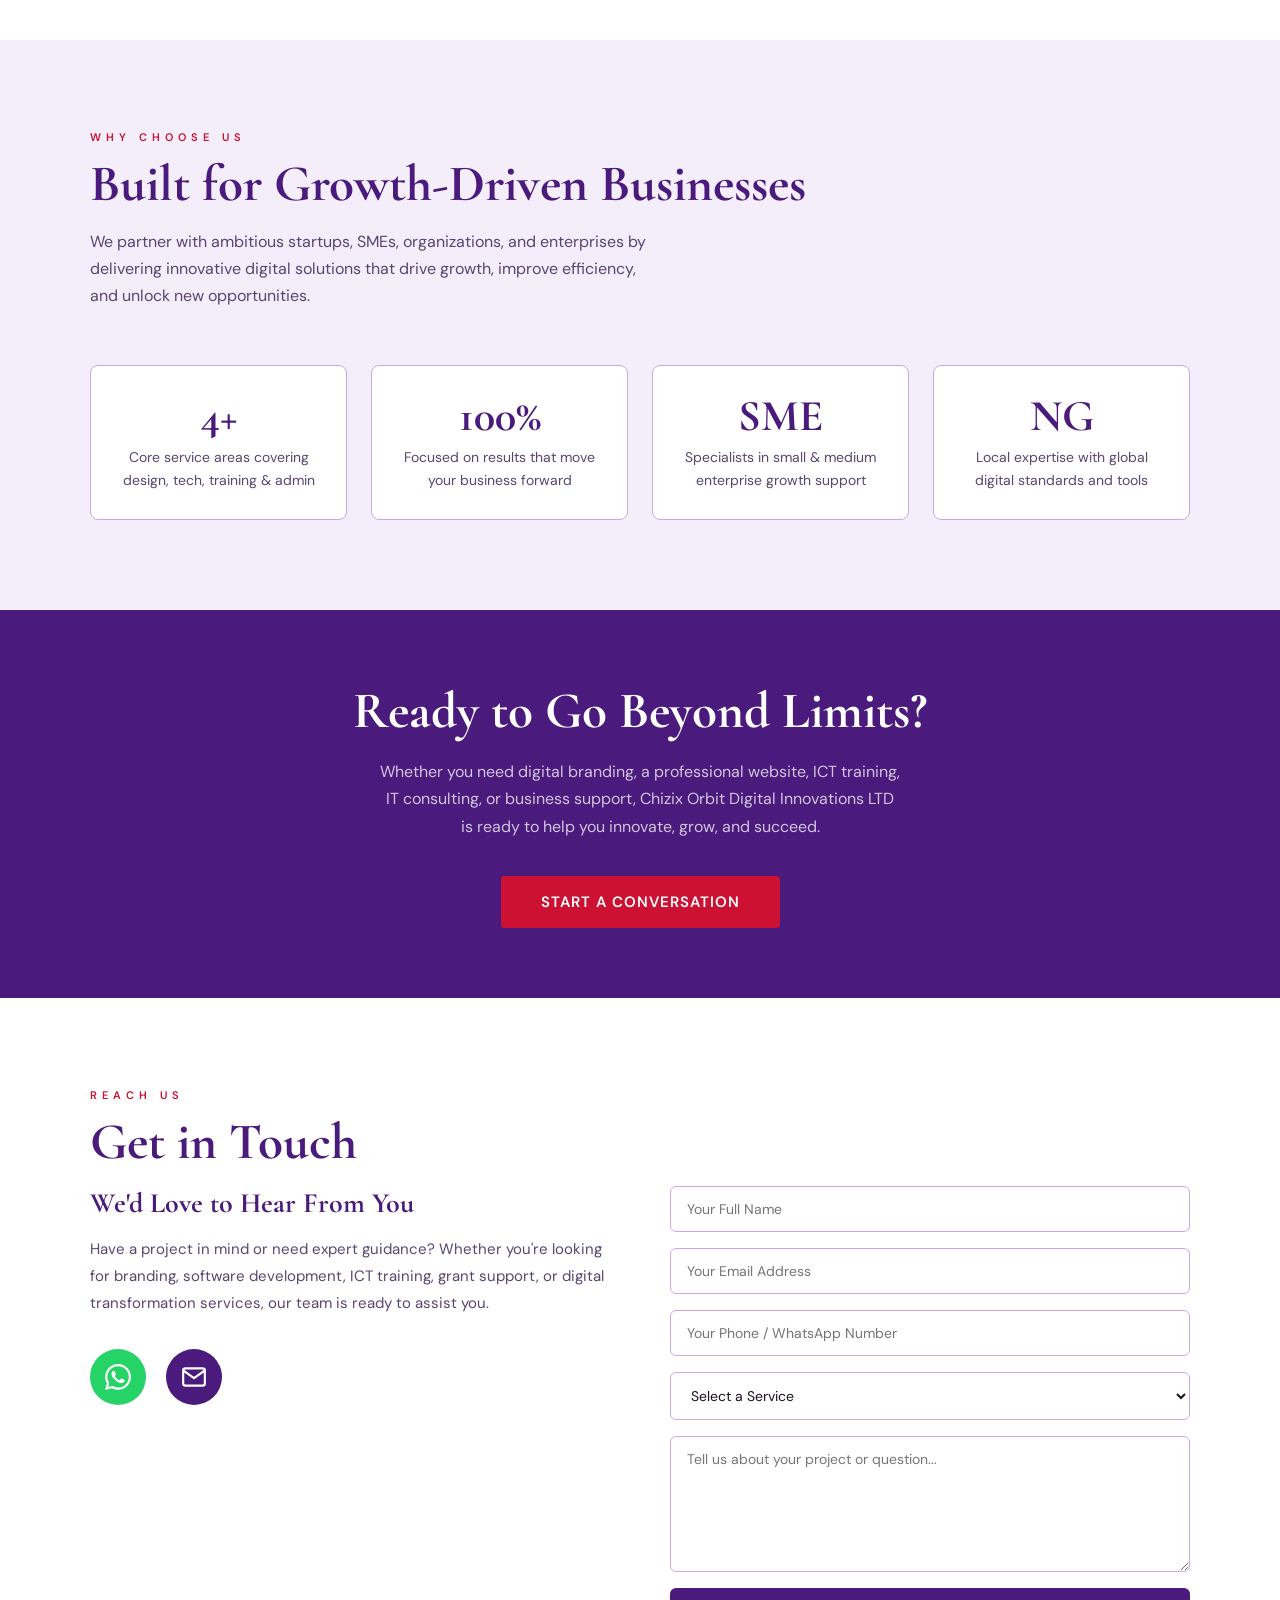
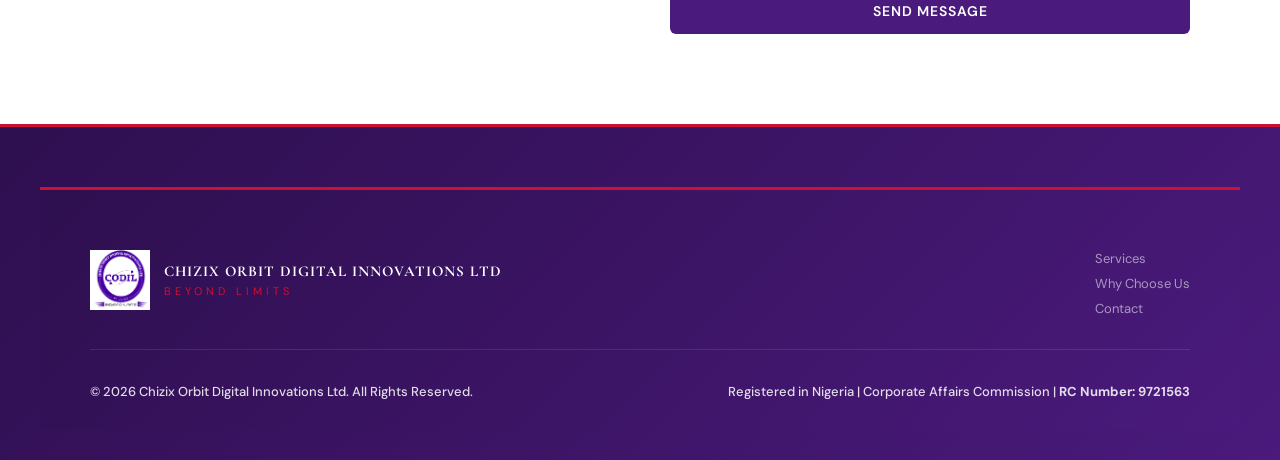
==== commit 799ad755: "Update index.html" ====
--- a/index.html
+++ b/index.html
@@ -378,7 +378,7 @@
 
 <nav>
   <a href="#" class="nav-logo">
-    <img src="logo.png"
+    <img src="codil-logo.png"
          alt="Chizix Orbit Digital Innovations LTD Logo">
 
     <div class="nav-logo-text">
@@ -419,7 +419,7 @@
       </div>
     </div>
     <div class="hero-logo-large">
-      <img src="logo.png" alt="Chizix Orbit Digital Innovations Logo">
+      <img src="codil-logo.png" alt="Chizix Orbit Digital Innovations Logo">
   </div>
   </div>
 </section>
@@ -758,7 +758,7 @@
 
     <div class="footer-brand-wrap">
 
-     <img src="logo.png" alt="Chizix Orbit Digital Innovations Logo">
+     <img src="codil-logo.png" alt="Chizix Orbit Digital Innovations Logo">
 
       <div class="footer-brand">
 
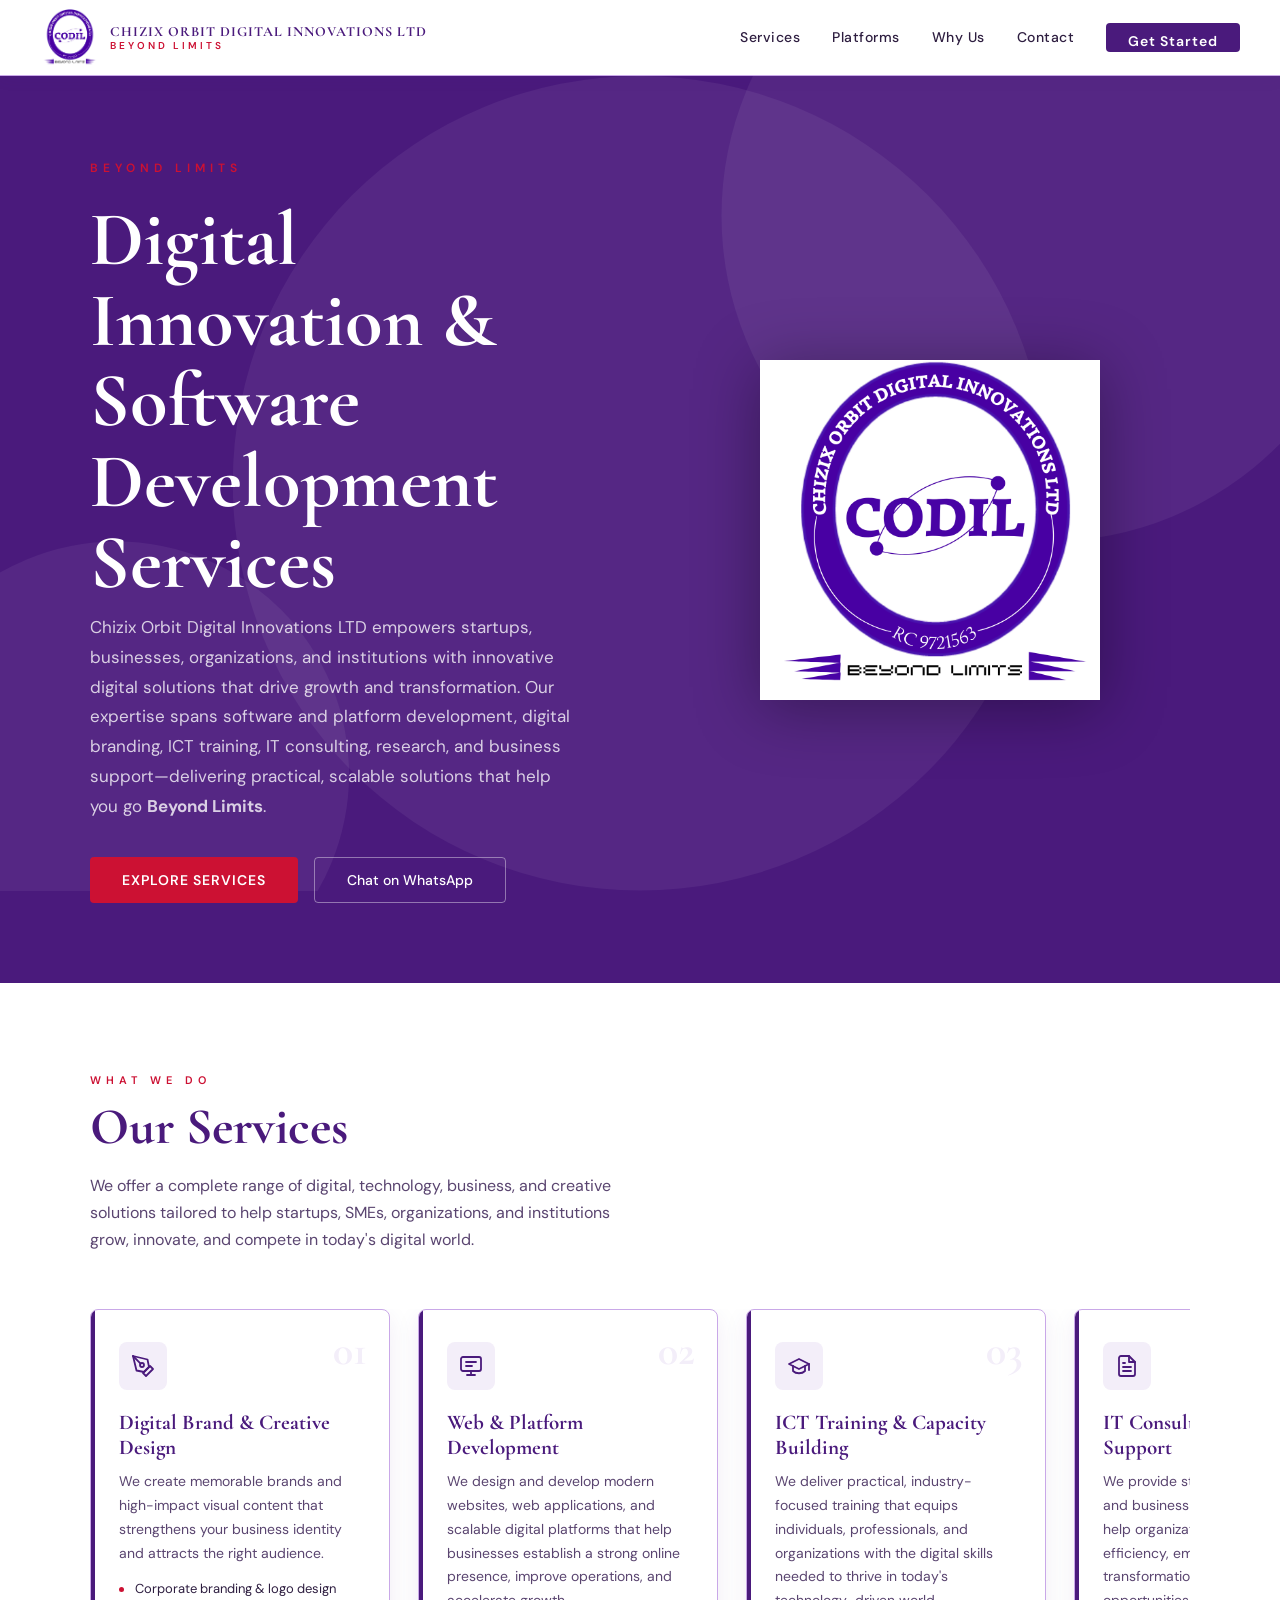
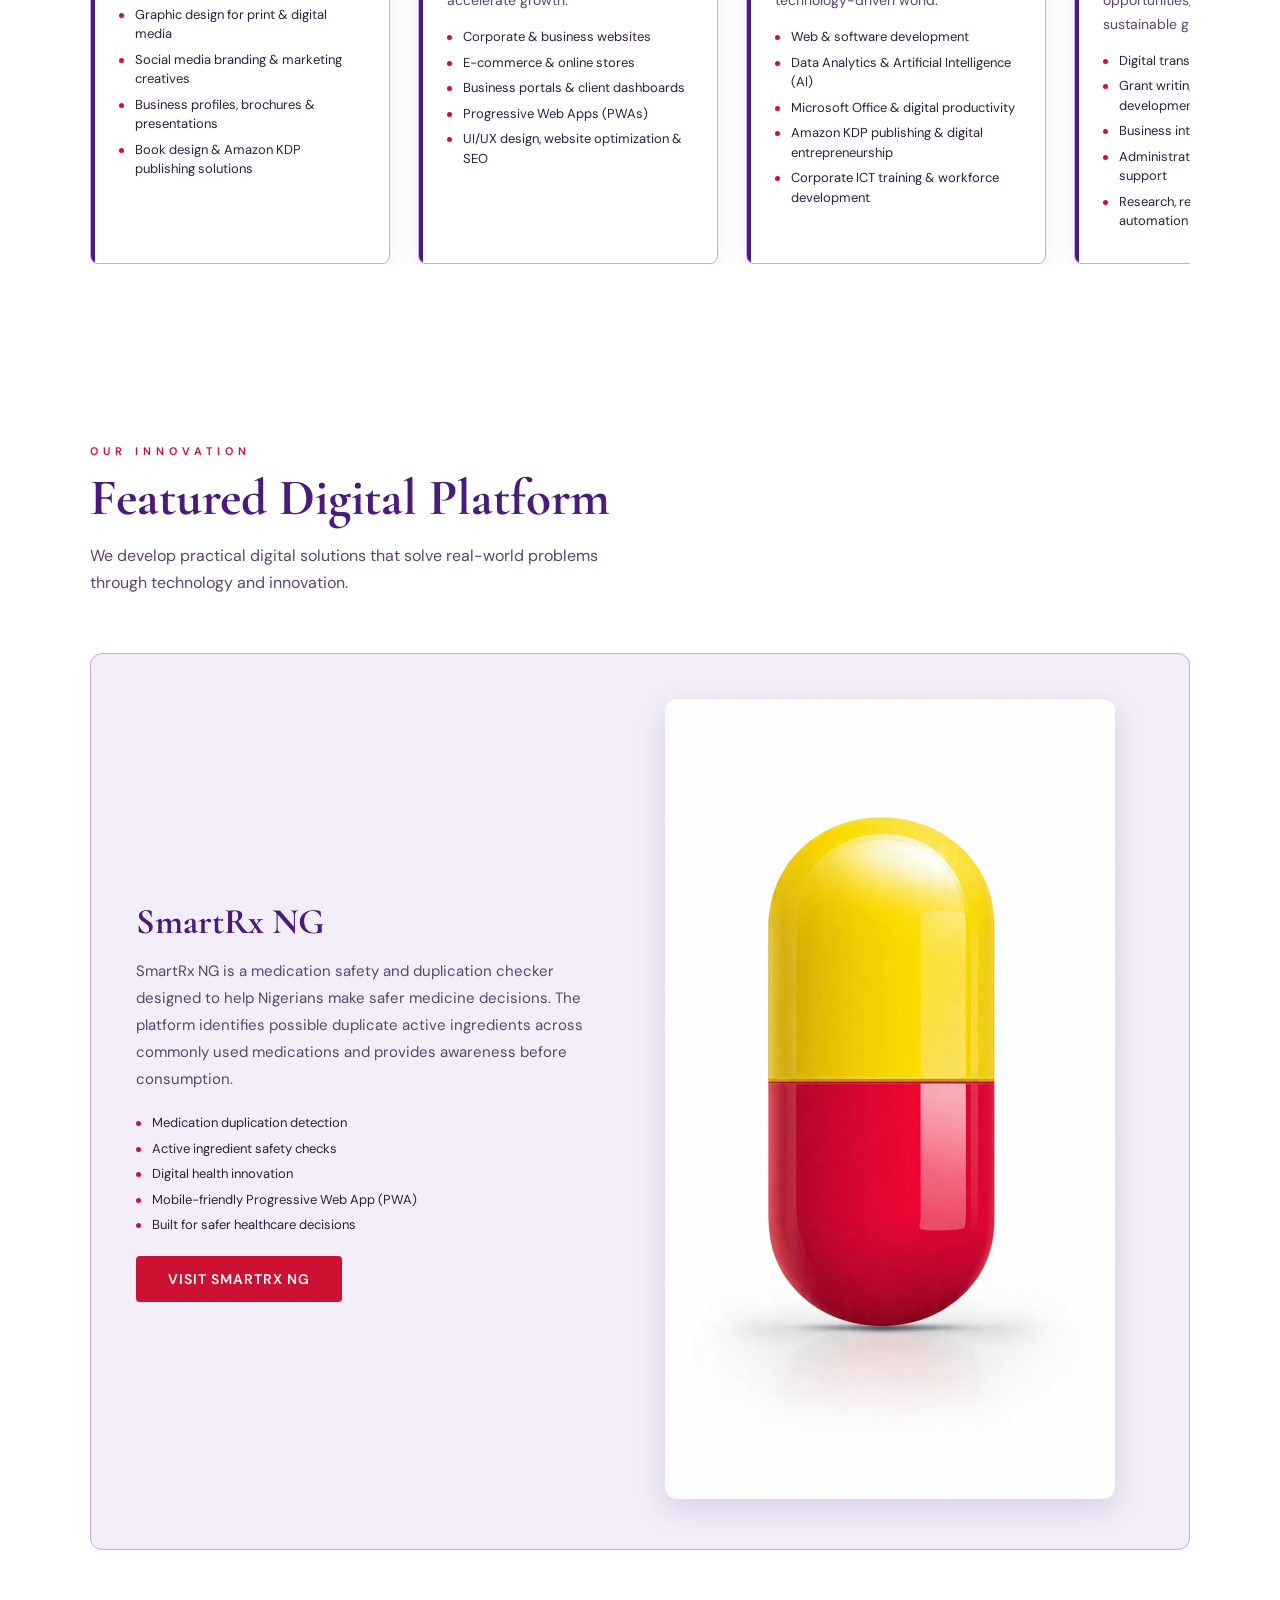
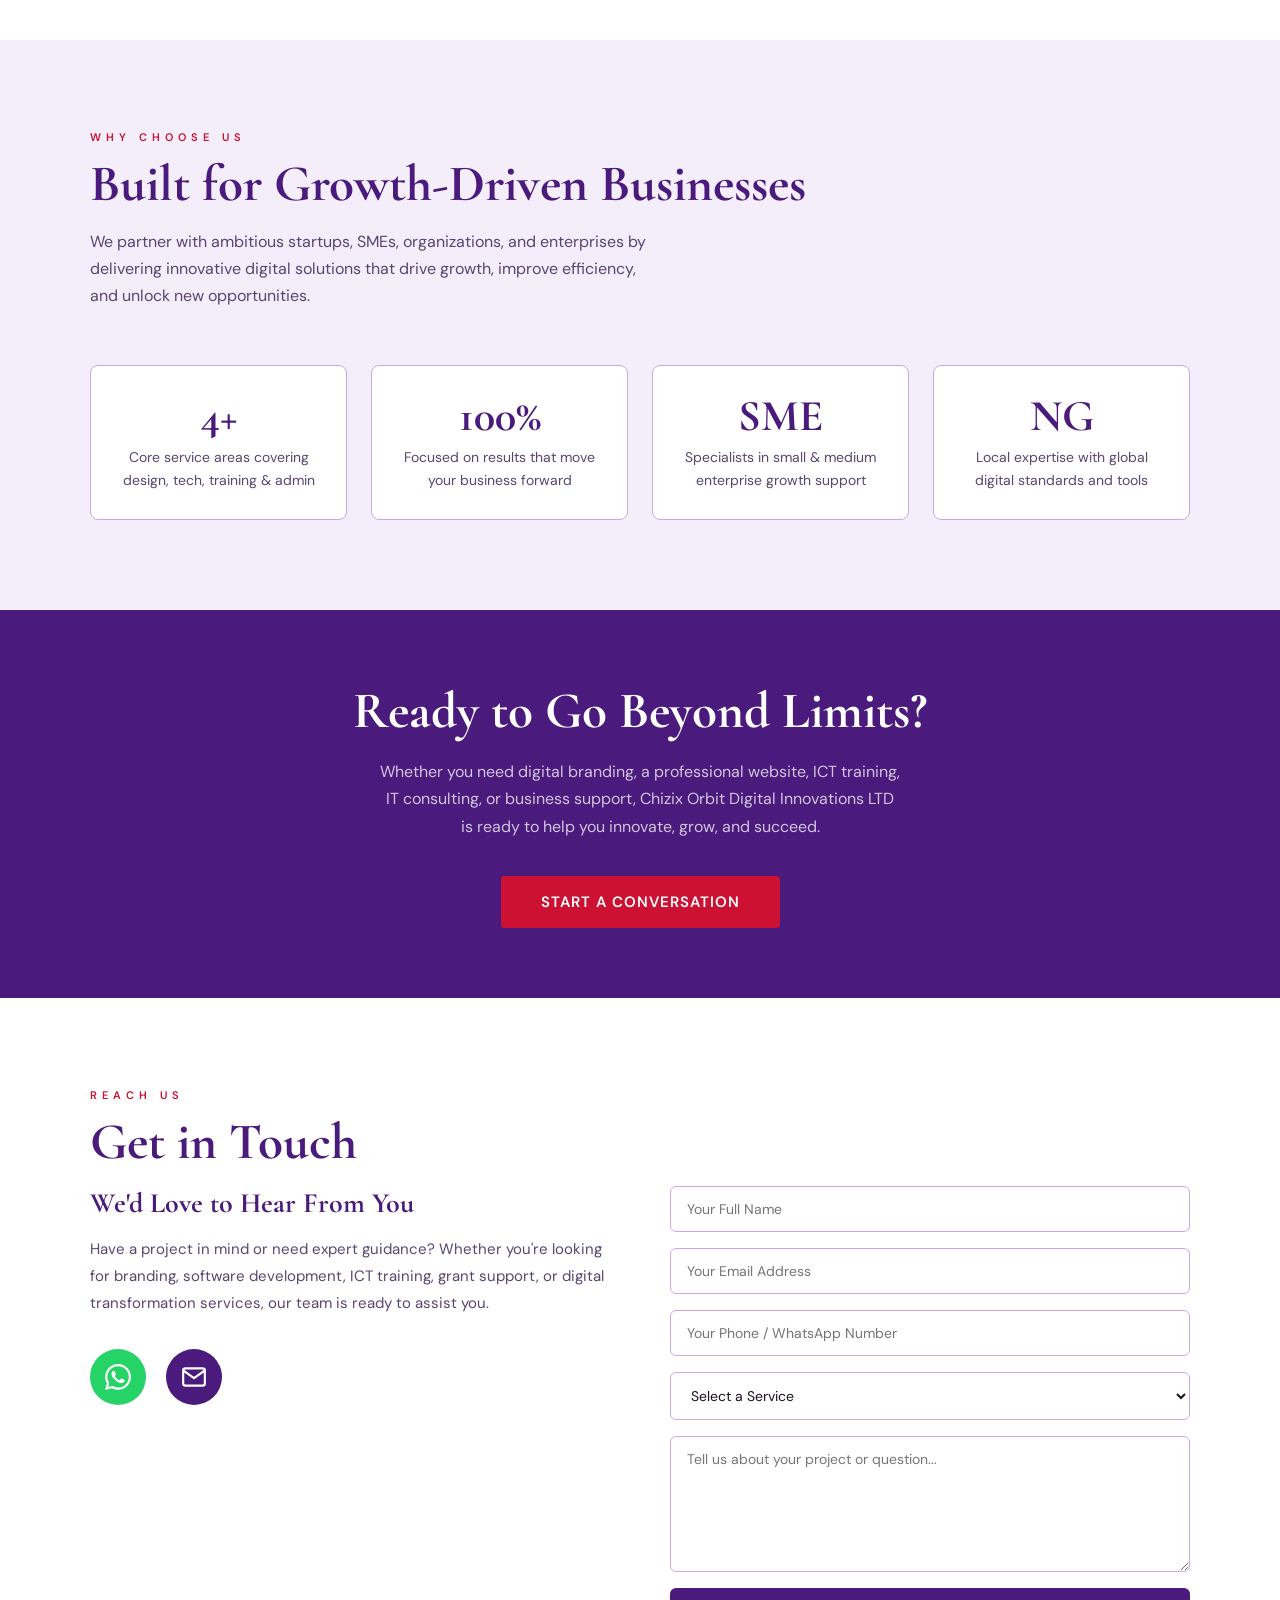
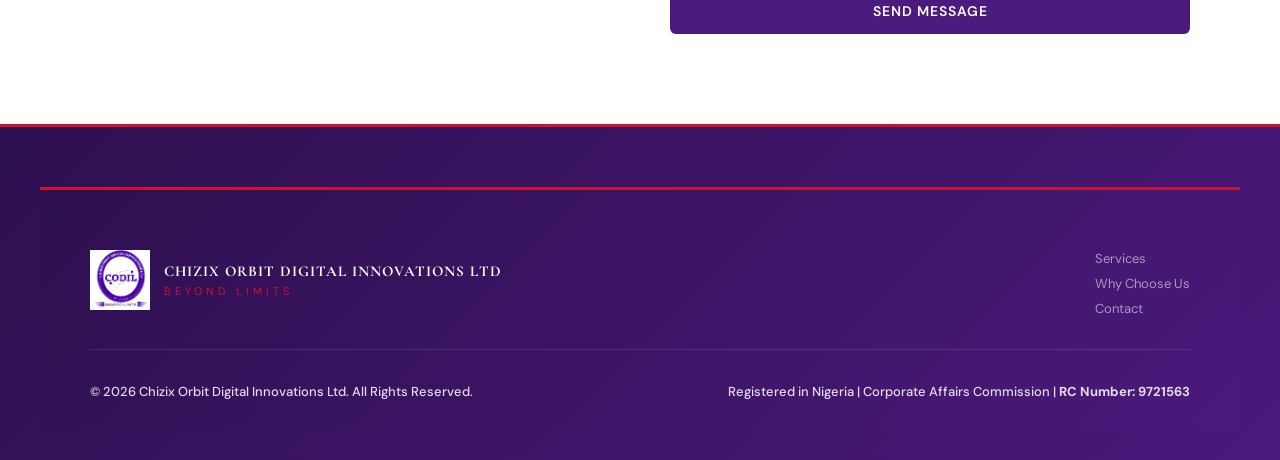
==== commit 0397eb88: "Update index.html" ====
--- a/index.html
+++ b/index.html
@@ -378,7 +378,7 @@
 
 <nav>
   <a href="#" class="nav-logo">
-    <img src="codil-logo.png"
+    <img src="quantum-logo.png"
          alt="Chizix Orbit Digital Innovations LTD Logo">
 
     <div class="nav-logo-text">
@@ -419,7 +419,7 @@
       </div>
     </div>
     <div class="hero-logo-large">
-      <img src="codil-logo.png" alt="Chizix Orbit Digital Innovations Logo">
+      <img src="quantum-logo.png" alt="Chizix Orbit Digital Innovations Logo">
   </div>
   </div>
 </section>
@@ -758,7 +758,7 @@
 
     <div class="footer-brand-wrap">
 
-     <img src="codil-logo.png" alt="Chizix Orbit Digital Innovations Logo">
+     <img src="quantum-logo.png" alt="Chizix Orbit Digital Innovations Logo">
 
       <div class="footer-brand">
 
